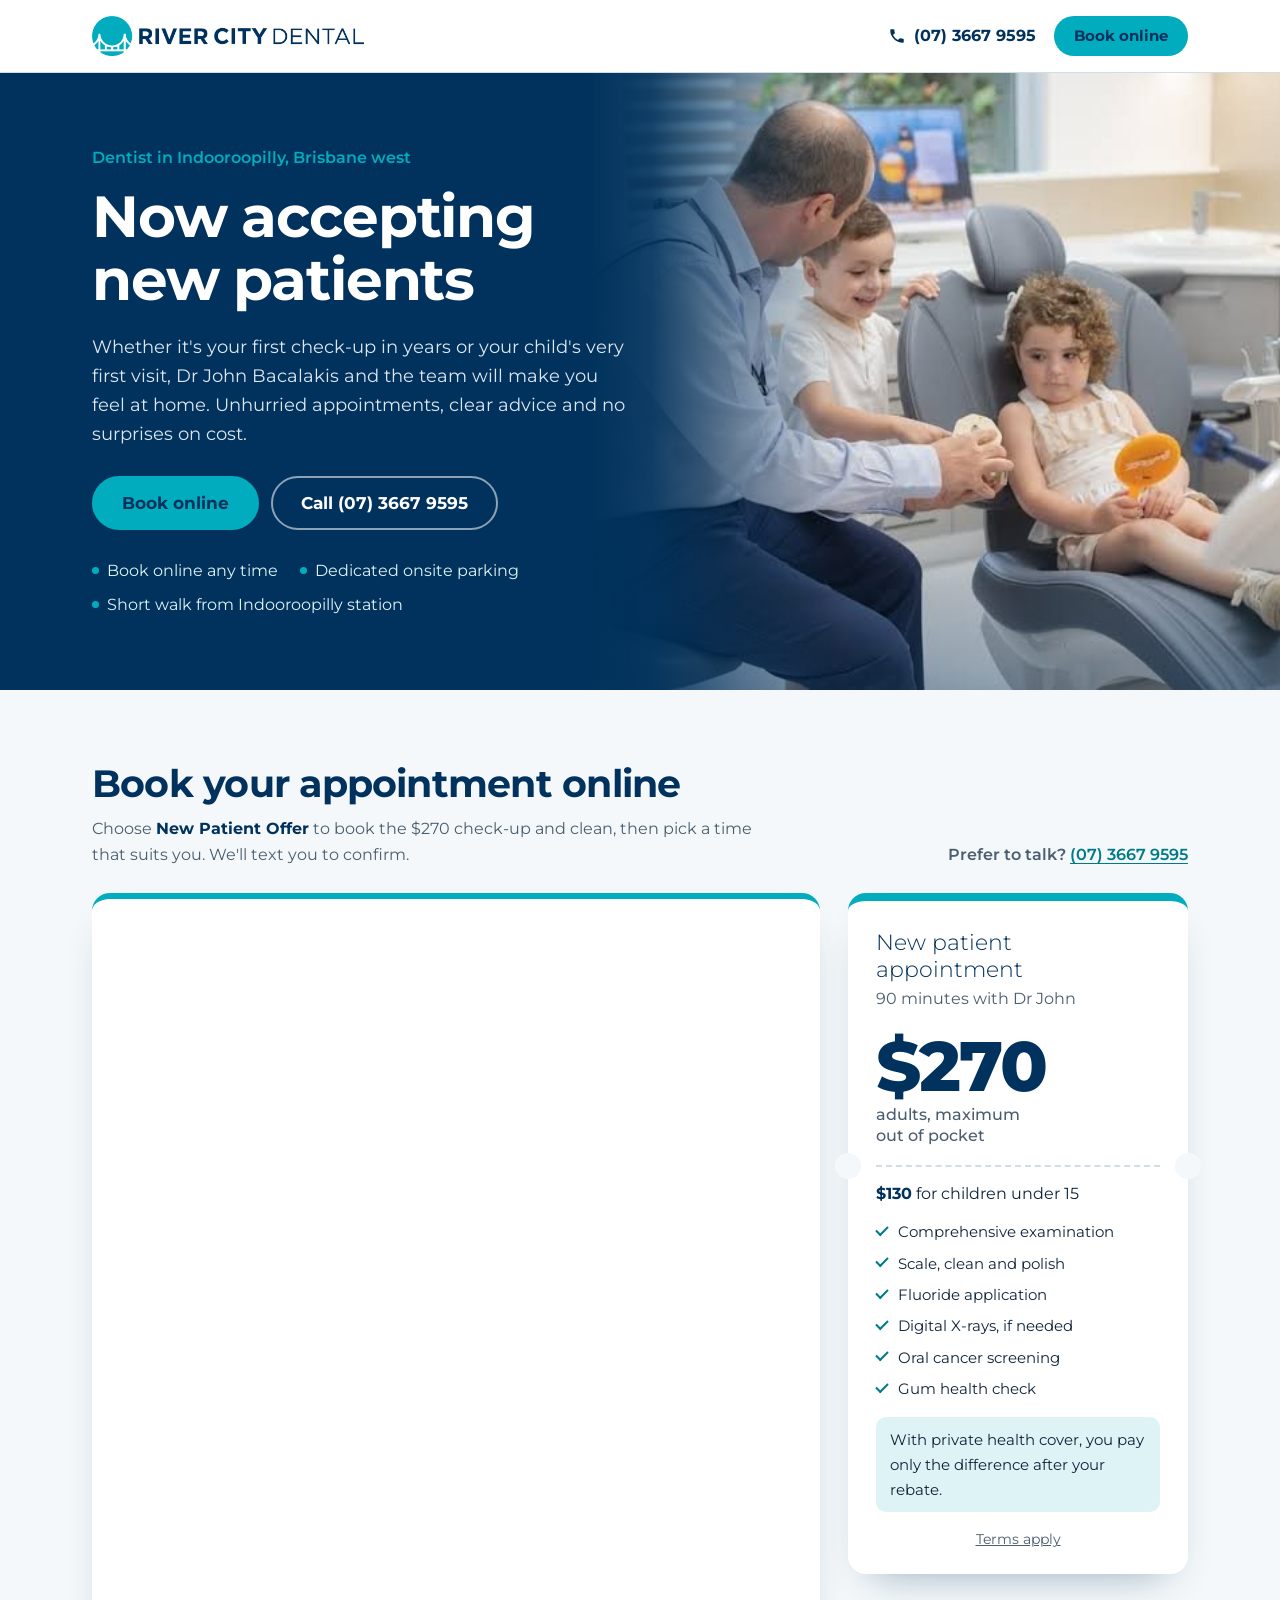
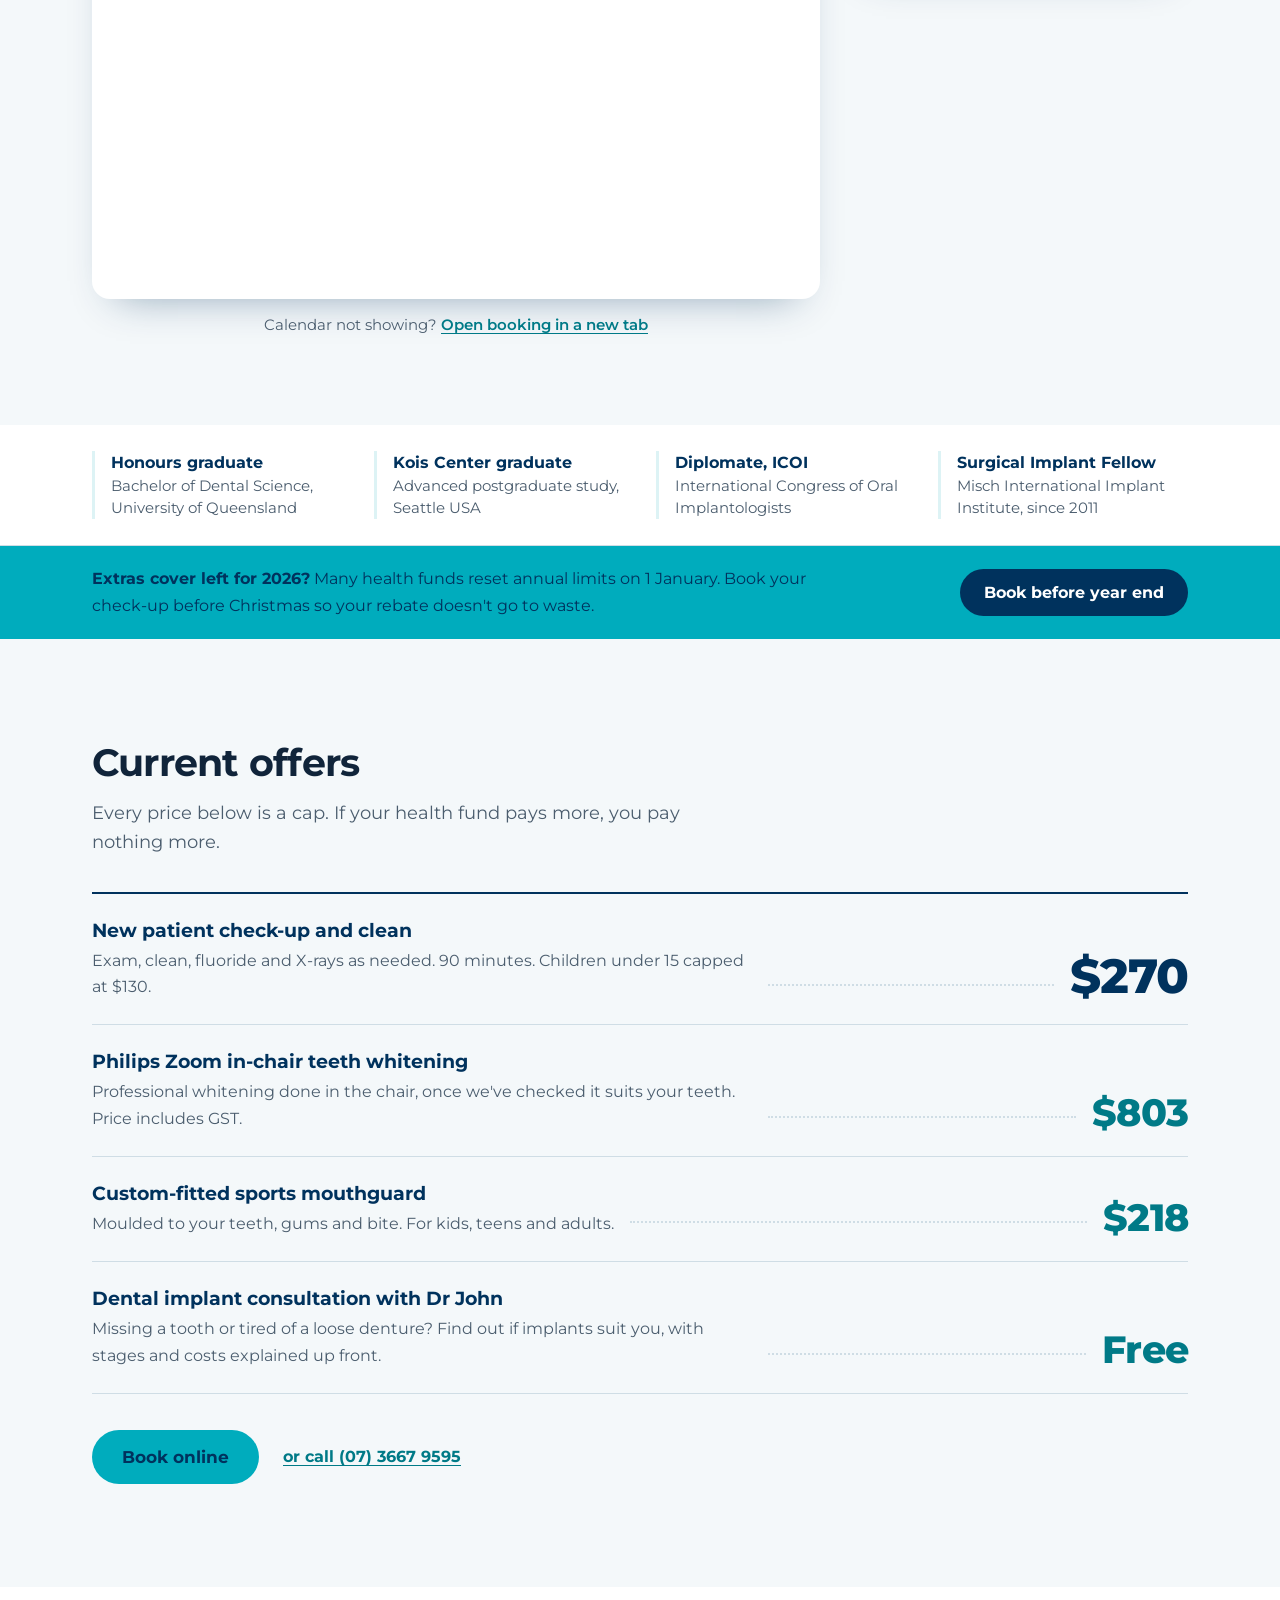
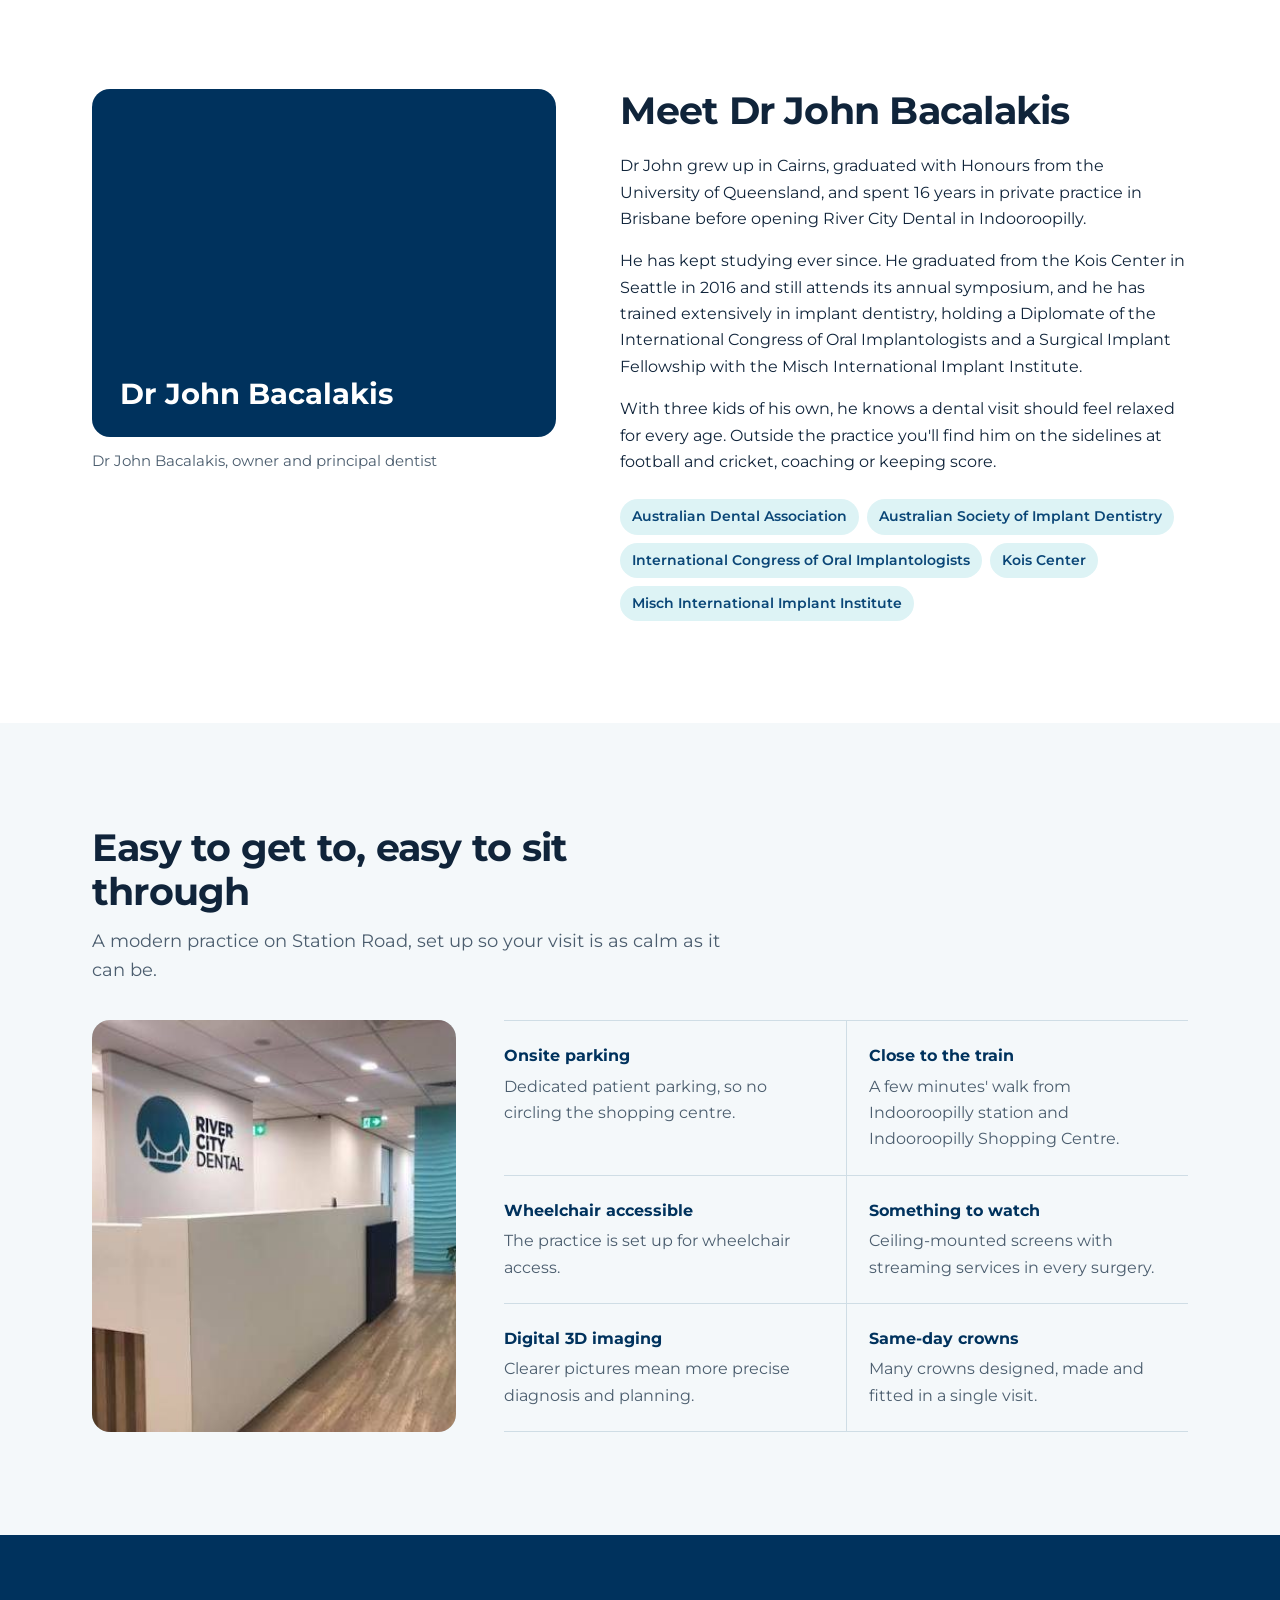
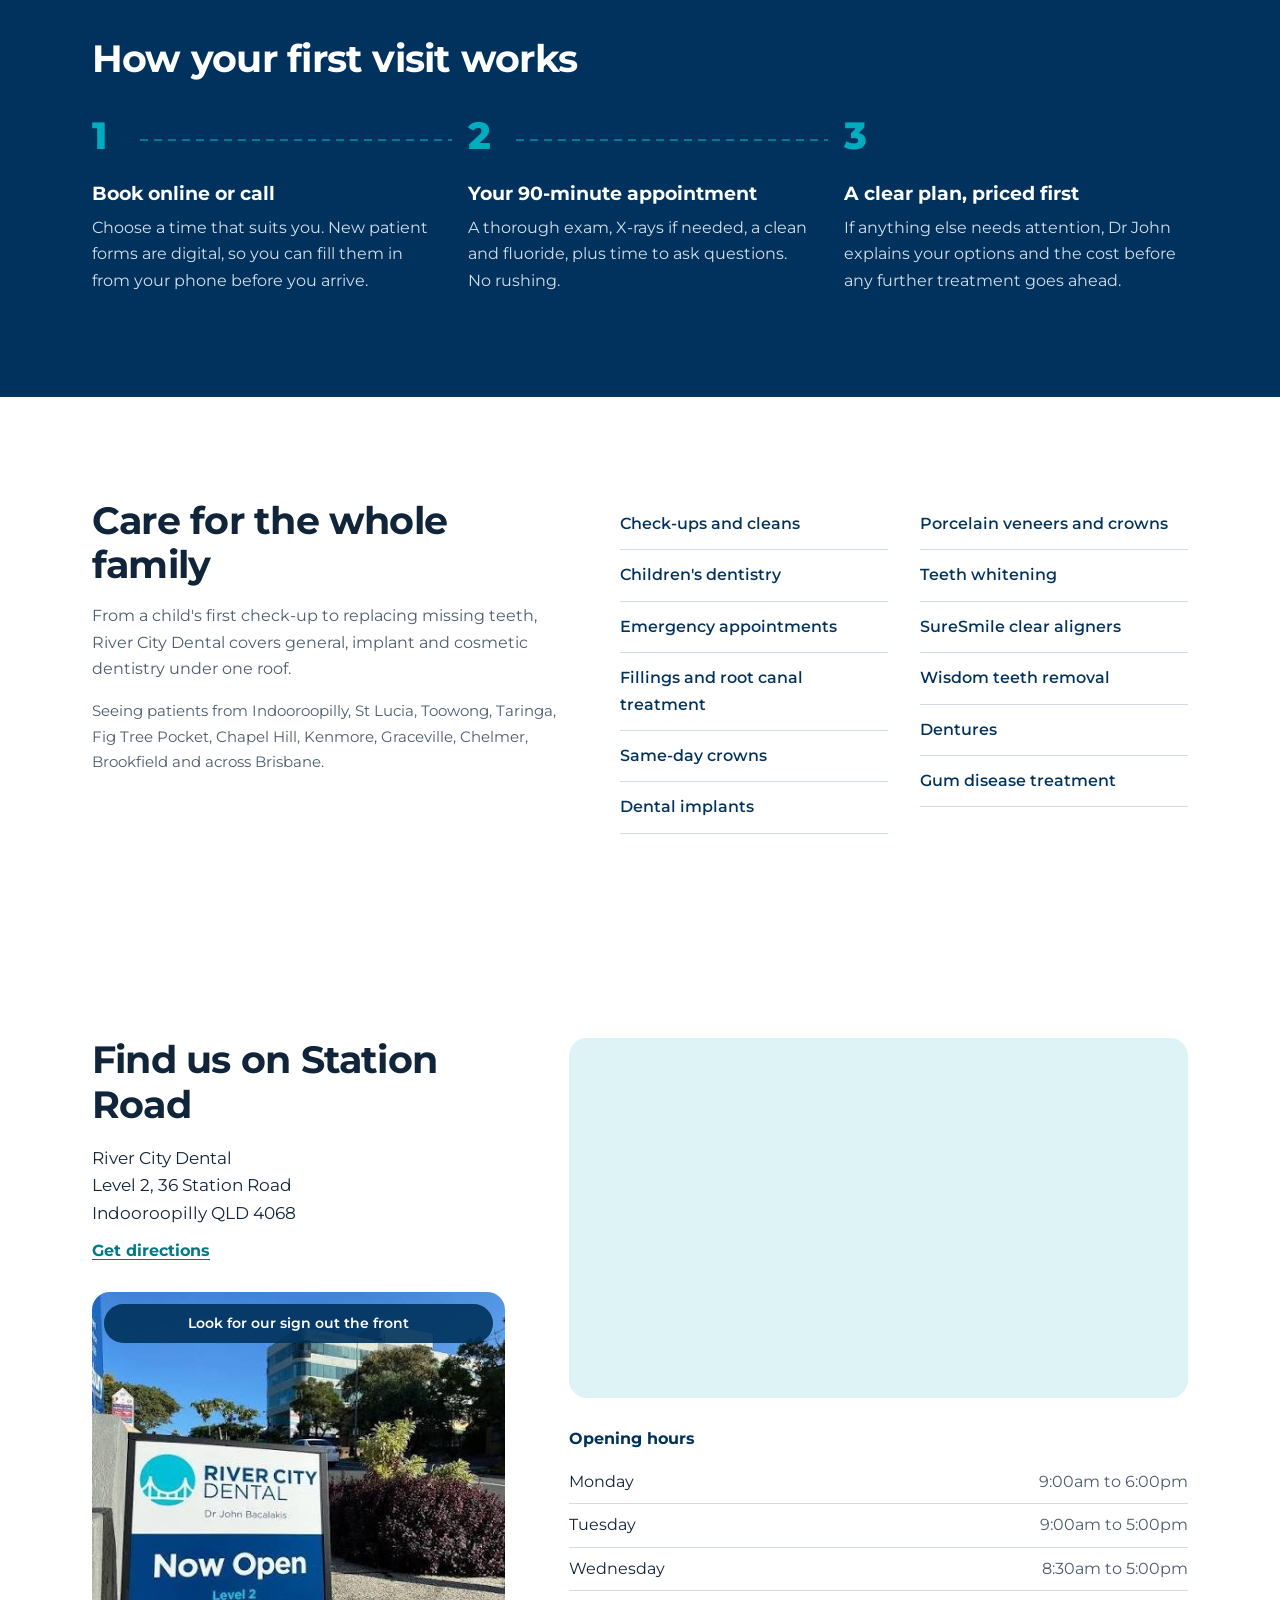
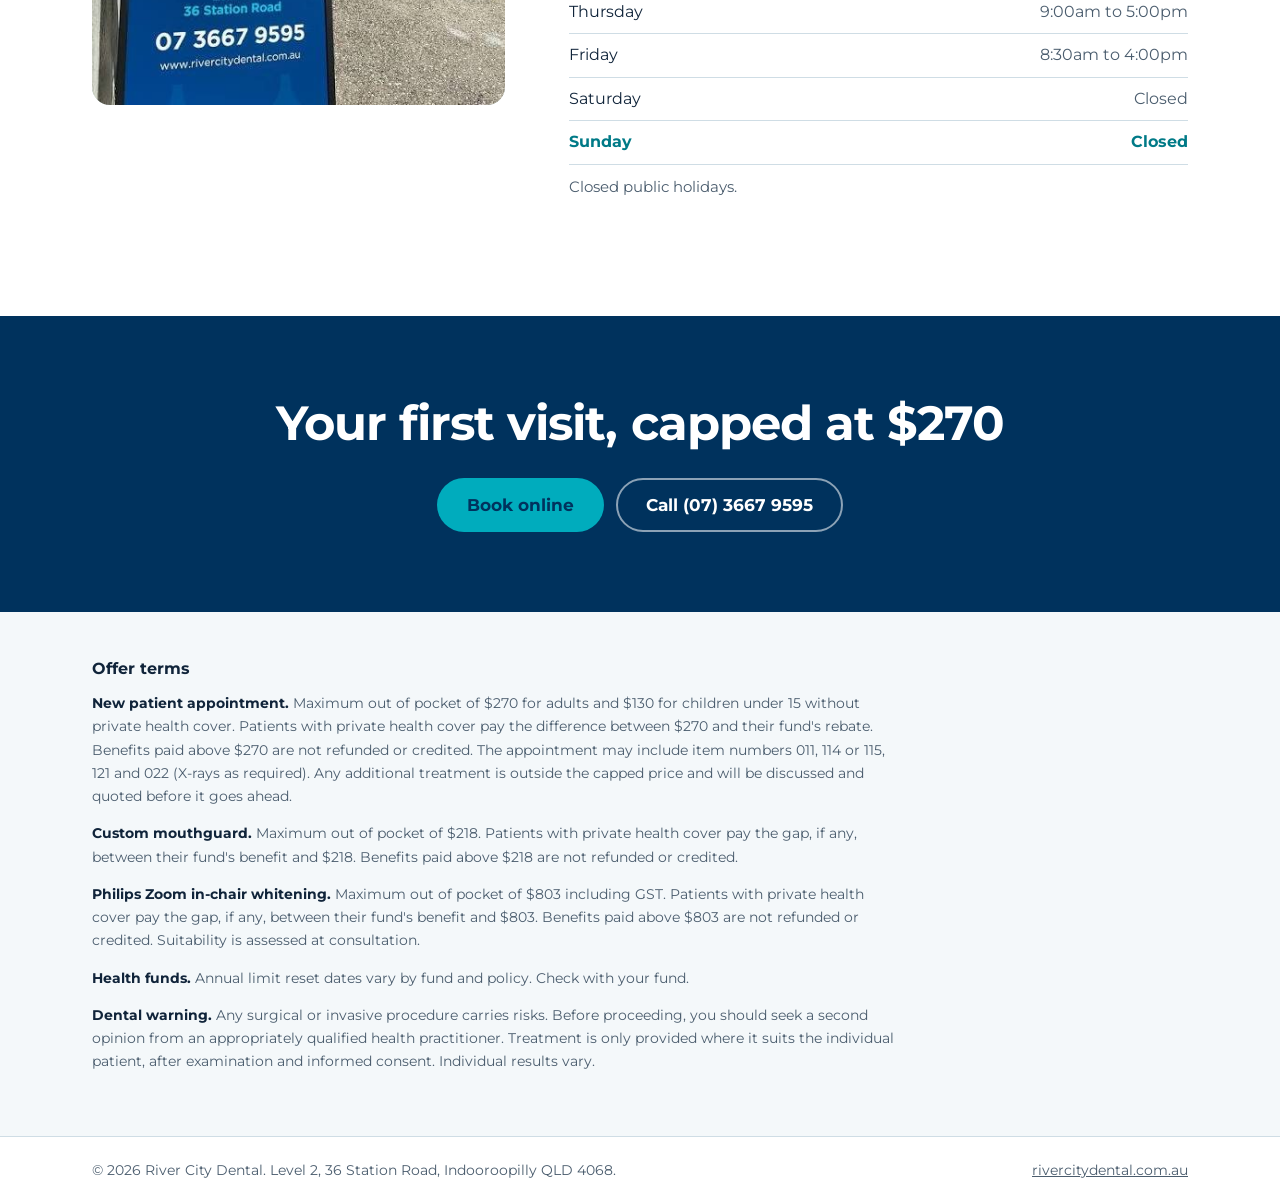
==== index.html @ a94bc42f "Add files via upload" ====
<!doctype html>
<html lang="en-AU">
<head>
  <meta charset="utf-8">
  <meta name="viewport" content="width=device-width, initial-scale=1">
  <title>Now Accepting New Patients | Dentist Indooroopilly | River City Dental</title>
  <meta name="description" content="New patients at River City Dental, Indooroopilly: a 90-minute check-up, clean, fluoride and X-rays capped at $270 with Dr John Bacalakis. Book online in a minute.">
  <meta name="robots" content="noindex, follow">
  <link rel="canonical" href="https://rivercitydental.com.au/">
  <meta property="og:title" content="New patient check-up and clean, capped at $270 | River City Dental">
  <meta property="og:description" content="A full 90-minute first visit with Dr John Bacalakis in Indooroopilly. Book online or call (07) 3667 9595.">
  <meta property="og:image" content="https://rivercitydental.com.au/wp-content/uploads/2020/02/River-City-Dental-Dentist-Brisbane-Home-Team-2.jpg">
  <meta property="og:type" content="website">
  <link rel="icon" href="https://rivercitydental.com.au/wp-content/uploads/2020/03/cropped-Favicon-270x270.png">

  <link rel="preload" as="image" href="images/dr-john-with-young-patients.jpg">
  <link rel="preconnect" href="https://fonts.googleapis.com">
  <link rel="preconnect" href="https://fonts.gstatic.com" crossorigin>
  <link href="https://fonts.googleapis.com/css2?family=Montserrat:wght@300;400;500;600;700;800&display=swap" rel="stylesheet">
  <link rel="stylesheet" href="assets/css/styles.css">

  <script type="application/ld+json">
  {
    "@context": "https://schema.org",
    "@type": "Dentist",
    "name": "River City Dental",
    "url": "https://rivercitydental.com.au/",
    "telephone": "+61736679595",
    "email": "info@rivercitydental.com.au",
    "image": "https://rivercitydental.com.au/wp-content/uploads/2020/02/River-City-Dental-Dentist-Brisbane-Home-Team-2.jpg",
    "address": {
      "@type": "PostalAddress",
      "streetAddress": "Level 2, 36 Station Road",
      "addressLocality": "Indooroopilly",
      "addressRegion": "QLD",
      "postalCode": "4068",
      "addressCountry": "AU"
    },
    "openingHoursSpecification": [
      {"@type": "OpeningHoursSpecification", "dayOfWeek": "Monday", "opens": "09:00", "closes": "18:00"},
      {"@type": "OpeningHoursSpecification", "dayOfWeek": "Tuesday", "opens": "09:00", "closes": "17:00"},
      {"@type": "OpeningHoursSpecification", "dayOfWeek": "Wednesday", "opens": "08:30", "closes": "17:00"},
      {"@type": "OpeningHoursSpecification", "dayOfWeek": "Thursday", "opens": "09:00", "closes": "17:00"},
      {"@type": "OpeningHoursSpecification", "dayOfWeek": "Friday", "opens": "08:30", "closes": "16:00"}
    ]
  }
  </script>
</head>
<body>

<a class="skip-link" href="#main">Skip to content</a>

<header class="site-header">
  <div class="wrap header-inner">
    <a class="brand" href="https://rivercitydental.com.au/" aria-label="River City Dental home">
      <img class="brand-logo" src="images/river-city-dental-logo.png" alt="River City Dental" width="272" height="40" onerror="this.hidden=true;this.nextElementSibling.hidden=false">
      <span class="brand-text" hidden>River City Dental</span>
    </a>
    <div class="header-actions">
      <a class="header-phone" href="tel:0736679595" data-track="call">
        <svg aria-hidden="true" viewBox="0 0 24 24" width="18" height="18"><path fill="currentColor" d="M6.6 10.8a15.1 15.1 0 0 0 6.6 6.6l2.2-2.2c.3-.3.7-.4 1-.2 1.1.4 2.3.6 3.6.6.6 0 1 .4 1 1V20c0 .6-.4 1-1 1A17 17 0 0 1 3 4c0-.6.4-1 1-1h3.5c.6 0 1 .4 1 1 0 1.3.2 2.5.6 3.6.1.3 0 .7-.2 1l-2.3 2.2z"/></svg>
        <span>(07) 3667 9595</span>
      </a>
      <a class="btn btn-primary btn-sm" href="#book" data-scroll>Book online</a>
    </div>
  </div>
</header>

<main id="main">

  <!-- HERO -->
  <section class="hero">
    <div class="hero-media">
      <img src="images/dr-john-with-young-patients.jpg" alt="Dr John Bacalakis showing two young patients a model of teeth in the dental chair" width="669" height="459" fetchpriority="high">
    </div>

    <div class="wrap hero-grid">
      <div class="hero-copy">
        <p class="hero-kicker">Dentist in Indooroopilly, Brisbane west</p>
        <h1>Now accepting new patients</h1>
        <p class="hero-lede">Whether it's your first check-up in years or your child's very first visit, Dr John Bacalakis and the team will make you feel at home. Unhurried appointments, clear advice and no surprises on cost.</p>

        <div class="hero-ctas">
          <a class="btn btn-primary btn-lg" href="#book" data-scroll>Book online</a>
          <a class="btn btn-ghost btn-lg" href="tel:0736679595" data-track="call">Call (07) 3667 9595</a>
        </div>

        <ul class="hero-facts">
          <li><span class="open-status" data-open-status>Open Monday to Friday</span></li>
          <li>Dedicated onsite parking</li>
          <li>Short walk from Indooroopilly station</li>
        </ul>
      </div>
    </div>
  </section>

  <!-- ONLINE BOOKING (Core Practice) -->
  <section class="booking" id="book" aria-labelledby="book-title">
    <div class="wrap">
      <div class="booking-head">
        <div>
          <h2 id="book-title">Book your appointment online</h2>
          <p>Choose <strong>New Patient Offer</strong> to book the $270 check-up and clean, then pick a time that suits you. We'll text you to confirm.</p>
        </div>
        <p class="booking-call">Prefer to talk? <a href="tel:0736679595" data-track="call">(07) 3667 9595</a></p>
      </div>

      <div class="booking-grid">
        <div class="booking-main">
          <div class="booking-frame" data-booking>
            <!-- Same embed as rivercitydental.com.au/book-online: static iframe + Core Practice resize script -->
            <iframe id="core-widget" title="River City Dental online booking" src="https://www.corepractice.is/practices/rivercitydental/river-city-dental/?widget=true&amp;autoresize=true" data-autoresize="true" width="100%" height="1000" frameborder="0" scrolling="no"></iframe>
            <div class="booking-fallback" hidden>
              <h3>Book in a new tab</h3>
              <p>The booking calendar couldn't load on this page. Open it in a new tab to choose your time, or give us a call.</p>
              <div class="booking-fallback-actions">
                <a class="btn btn-primary btn-lg" href="https://www.corepractice.is/practices/rivercitydental/river-city-dental/" target="_blank" rel="noopener">Open online booking</a>
                <a class="btn btn-ghost-dark btn-lg" href="tel:0736679595" data-track="call">Call (07) 3667 9595</a>
              </div>
            </div>
          </div>
          <p class="booking-alt">Calendar not showing? <a href="https://www.corepractice.is/practices/rivercitydental/river-city-dental/" target="_blank" rel="noopener">Open booking in a new tab</a></p>
        </div>

        <aside class="offer-ticket" aria-labelledby="ticket-title">
          <div class="ticket-head">
            <h3 id="ticket-title">New patient appointment</h3>
            <p class="ticket-length">90 minutes with Dr John</p>
          </div>
          <div class="ticket-price">
            <span class="price-figure">$270</span>
            <span class="price-note">adults, maximum out of pocket</span>
          </div>
          <p class="ticket-kids"><strong>$130</strong> for children under 15</p>
          <ul class="ticket-list">
            <li>Comprehensive examination</li>
            <li>Scale, clean and polish</li>
            <li>Fluoride application</li>
            <li>Digital X-rays, if needed</li>
            <li>Oral cancer screening</li>
            <li>Gum health check</li>
          </ul>
          <p class="ticket-fund">With private health cover, you pay only the difference after your rebate.</p>
          <a class="ticket-terms" href="#terms">Terms apply</a>
        </aside>
      </div>
    </div>
  </section>

  <!-- CREDENTIALS -->
  <section class="creds" aria-label="Dr John Bacalakis's qualifications">
    <div class="wrap">
      <ul class="creds-list">
        <li><strong>Honours graduate</strong> Bachelor of Dental Science, University of Queensland</li>
        <li><strong>Kois Center graduate</strong> Advanced postgraduate study, Seattle USA</li>
        <li><strong>Diplomate, ICOI</strong> International Congress of Oral Implantologists</li>
        <li><strong>Surgical Implant Fellow</strong> Misch International Implant Institute, since 2011</li>
      </ul>
    </div>
  </section>

  <!-- HEALTH FUND NUDGE -->
  <section class="fund-band">
    <div class="wrap fund-inner">
      <p><strong>Extras cover left for 2026?</strong> Many health funds reset annual limits on 1 January. Book your check-up before Christmas so your rebate doesn't go to waste.</p>
      <a class="btn btn-light" href="#book" data-scroll>Book before year end</a>
    </div>
  </section>

  <!-- OFFERS -->
  <section class="section offers" id="offers">
    <div class="wrap">
      <div class="section-head">
        <h2>Current offers</h2>
        <p>Every price below is a cap. If your health fund pays more, you pay nothing more.</p>
      </div>

      <ol class="price-list">
        <li class="price-row">
          <div class="price-item">
            <h3>New patient check-up and clean</h3>
            <p>Exam, clean, fluoride and X-rays as needed. 90 minutes. Children under 15 capped at $130.</p>
          </div>
          <span class="leader" aria-hidden="true"></span>
          <span class="price-amount">$270</span>
        </li>
        <li class="price-row">
          <div class="price-item">
            <h3>Philips Zoom in-chair teeth whitening</h3>
            <p>Professional whitening done in the chair, once we've checked it suits your teeth. Price includes GST.</p>
          </div>
          <span class="leader" aria-hidden="true"></span>
          <span class="price-amount">$803</span>
        </li>
        <li class="price-row">
          <div class="price-item">
            <h3>Custom-fitted sports mouthguard</h3>
            <p>Moulded to your teeth, gums and bite. For kids, teens and adults.</p>
          </div>
          <span class="leader" aria-hidden="true"></span>
          <span class="price-amount">$218</span>
        </li>
        <!-- CONFIRM WITH CLINIC BEFORE GOING LIVE: free implant consultation -->
        <li class="price-row">
          <div class="price-item">
            <h3>Dental implant consultation with Dr John</h3>
            <p>Missing a tooth or tired of a loose denture? Find out if implants suit you, with stages and costs explained up front.</p>
          </div>
          <span class="leader" aria-hidden="true"></span>
          <span class="price-amount">Free</span>
        </li>
      </ol>

      <div class="offers-cta">
        <a class="btn btn-primary btn-lg" href="#book" data-scroll>Book online</a>
        <a class="link-strong" href="tel:0736679595" data-track="call">or call (07) 3667 9595</a>
      </div>
    </div>
  </section>

  <!-- DR JOHN -->
  <section class="section doctor" id="dr-john">
    <div class="wrap doctor-grid">
      <figure class="doctor-photo">
        <img src="https://rivercitydental.com.au/wp-content/uploads/2020/02/River-City-Dental-Dentist-Brisbane-Home-Team-2.jpg" alt="Dr John Bacalakis and the River City Dental team" loading="lazy" width="550" height="350" onerror="this.closest('figure').classList.add('no-photo')">
        <figcaption>Dr John Bacalakis, owner and principal dentist</figcaption>
      </figure>

      <div class="doctor-copy">
        <h2>Meet Dr John Bacalakis</h2>
        <p>Dr John grew up in Cairns, graduated with Honours from the University of Queensland, and spent 16 years in private practice in Brisbane before opening River City Dental in Indooroopilly.</p>
        <p>He has kept studying ever since. He graduated from the Kois Center in Seattle in 2016 and still attends its annual symposium, and he has trained extensively in implant dentistry, holding a Diplomate of the International Congress of Oral Implantologists and a Surgical Implant Fellowship with the Misch International Implant Institute.</p>
        <p>With three kids of his own, he knows a dental visit should feel relaxed for every age. Outside the practice you'll find him on the sidelines at football and cricket, coaching or keeping score.</p>
        <ul class="memberships">
          <li>Australian Dental Association</li>
          <li>Australian Society of Implant Dentistry</li>
          <li>International Congress of Oral Implantologists</li>
          <li>Kois Center</li>
          <li>Misch International Implant Institute</li>
        </ul>
      </div>
    </div>
  </section>

  <!-- PRACTICAL -->
  <section class="section practical">
    <div class="wrap">
      <div class="section-head">
        <h2>Easy to get to, easy to sit through</h2>
        <p>A modern practice on Station Road, set up so your visit is as calm as it can be.</p>
      </div>
      <div class="practical-body">
        <figure class="practical-photo">
          <img src="images/reception.jpg" alt="River City Dental reception with the practice logo and a teal feature wall" width="516" height="387" loading="lazy">
        </figure>
      <dl class="practical-grid">
        <div><dt>Onsite parking</dt><dd>Dedicated patient parking, so no circling the shopping centre.</dd></div>
        <div><dt>Close to the train</dt><dd>A few minutes' walk from Indooroopilly station and Indooroopilly Shopping Centre.</dd></div>
        <div><dt>Wheelchair accessible</dt><dd>The practice is set up for wheelchair access.</dd></div>
        <div><dt>Something to watch</dt><dd>Ceiling-mounted screens with streaming services in every surgery.</dd></div>
        <div><dt>Digital 3D imaging</dt><dd>Clearer pictures mean more precise diagnosis and planning.</dd></div>
        <div><dt>Same-day crowns</dt><dd>Many crowns designed, made and fitted in a single visit.</dd></div>
      </dl>
      </div>
    </div>
  </section>

  <!-- FIRST VISIT STEPS -->
  <section class="section steps">
    <div class="wrap">
      <div class="section-head">
        <h2>How your first visit works</h2>
      </div>
      <ol class="steps-list">
        <li>
          <h3>Book online or call</h3>
          <p>Choose a time that suits you. New patient forms are digital, so you can fill them in from your phone before you arrive.</p>
        </li>
        <li>
          <h3>Your 90-minute appointment</h3>
          <p>A thorough exam, X-rays if needed, a clean and fluoride, plus time to ask questions. No rushing.</p>
        </li>
        <li>
          <h3>A clear plan, priced first</h3>
          <p>If anything else needs attention, Dr John explains your options and the cost before any further treatment goes ahead.</p>
        </li>
      </ol>
    </div>
  </section>

  <!-- SERVICES -->
  <section class="section services">
    <div class="wrap services-grid">
      <div>
        <h2>Care for the whole family</h2>
        <p>From a child's first check-up to replacing missing teeth, River City Dental covers general, implant and cosmetic dentistry under one roof.</p>
        <p class="suburbs">Seeing patients from Indooroopilly, St Lucia, Toowong, Taringa, Fig Tree Pocket, Chapel Hill, Kenmore, Graceville, Chelmer, Brookfield and across Brisbane.</p>
      </div>
      <ul class="services-list">
        <li>Check-ups and cleans</li>
        <li>Children's dentistry</li>
        <li>Emergency appointments</li>
        <li>Fillings and root canal treatment</li>
        <li>Same-day crowns</li>
        <li>Dental implants</li>
        <li>Porcelain veneers and crowns</li>
        <li>Teeth whitening</li>
        <li>SureSmile clear aligners</li>
        <li>Wisdom teeth removal</li>
        <li>Dentures</li>
        <li>Gum disease treatment</li>
      </ul>
    </div>
  </section>

  <!-- LOCATION -->
  <section class="section location">
    <div class="wrap location-grid">
      <div class="location-copy">
        <h2>Find us on Station Road</h2>
        <address>
          River City Dental<br>
          Level 2, 36 Station Road<br>
          Indooroopilly QLD 4068
        </address>
        <a class="link-strong" href="https://goo.gl/maps/cBCUQzXd81sZBYqS6" target="_blank" rel="noopener">Get directions</a>

        <figure class="sign-photo">
          <img src="images/station-road-sign.jpg" alt="River City Dental sign out the front: Now open, Level 2, 36 Station Road, 07 3667 9595" width="447" height="447" loading="lazy">
          <figcaption>Look for our sign out the front</figcaption>
        </figure>
      </div>

      <div class="location-side">
        <div class="map">
          <iframe title="Map showing River City Dental at 36 Station Road, Indooroopilly" src="https://www.google.com/maps?q=River+City+Dental,+36+Station+Road,+Indooroopilly+QLD+4068&output=embed" loading="lazy" referrerpolicy="no-referrer-when-downgrade"></iframe>
        </div>

        <table class="hours">
          <caption>Opening hours</caption>
          <tbody>
            <tr data-day="1"><th scope="row">Monday</th><td>9:00am to 6:00pm</td></tr>
            <tr data-day="2"><th scope="row">Tuesday</th><td>9:00am to 5:00pm</td></tr>
            <tr data-day="3"><th scope="row">Wednesday</th><td>8:30am to 5:00pm</td></tr>
            <tr data-day="4"><th scope="row">Thursday</th><td>9:00am to 5:00pm</td></tr>
            <tr data-day="5"><th scope="row">Friday</th><td>8:30am to 4:00pm</td></tr>
            <tr data-day="6"><th scope="row">Saturday</th><td>Closed</td></tr>
            <tr data-day="0"><th scope="row">Sunday</th><td>Closed</td></tr>
          </tbody>
        </table>
        <p class="hours-note">Closed public holidays.</p>
      </div>
    </div>
  </section>

  <!-- FINAL CTA -->
  <section class="final-cta">
    <div class="wrap final-inner">
      <h2>Your first visit, capped at $270</h2>
      <div class="hero-ctas">
        <a class="btn btn-primary btn-lg" href="#book" data-scroll>Book online</a>
        <a class="btn btn-ghost btn-lg" href="tel:0736679595" data-track="call">Call (07) 3667 9595</a>
      </div>
    </div>
  </section>

  <!-- TERMS -->
  <section class="terms" id="terms">
    <div class="wrap">
      <h2>Offer terms</h2>
      <p><strong>New patient appointment.</strong> Maximum out of pocket of $270 for adults and $130 for children under 15 without private health cover. Patients with private health cover pay the difference between $270 and their fund's rebate. Benefits paid above $270 are not refunded or credited. The appointment may include item numbers 011, 114 or 115, 121 and 022 (X-rays as required). Any additional treatment is outside the capped price and will be discussed and quoted before it goes ahead.</p>
      <p><strong>Custom mouthguard.</strong> Maximum out of pocket of $218. Patients with private health cover pay the gap, if any, between their fund's benefit and $218. Benefits paid above $218 are not refunded or credited.</p>
      <p><strong>Philips Zoom in-chair whitening.</strong> Maximum out of pocket of $803 including GST. Patients with private health cover pay the gap, if any, between their fund's benefit and $803. Benefits paid above $803 are not refunded or credited. Suitability is assessed at consultation.</p>
      <p><strong>Health funds.</strong> Annual limit reset dates vary by fund and policy. Check with your fund.</p>
      <p><strong>Dental warning.</strong> Any surgical or invasive procedure carries risks. Before proceeding, you should seek a second opinion from an appropriately qualified health practitioner. Treatment is only provided where it suits the individual patient, after examination and informed consent. Individual results vary.</p>
    </div>
  </section>

</main>

<footer class="site-footer">
  <div class="wrap footer-inner">
    <p>&copy; <span data-year>2026</span> River City Dental. Level 2, 36 Station Road, Indooroopilly QLD 4068.</p>
    <p><a href="https://rivercitydental.com.au/">rivercitydental.com.au</a></p>
  </div>
</footer>

<!-- Mobile action bar -->
<nav class="mobile-bar" aria-label="Quick actions">
  <a href="tel:0736679595" data-track="call">Call now</a>
  <a class="is-primary" href="#book" data-scroll>Book online</a>
</nav>

<script src="assets/js/config.js"></script>
<script src="https://www.corepractice.is/Scripts/widget/client.js"></script>
<script src="assets/js/main.js"></script>
</body>
</html>
---- assets/css/styles.css ----
/* River City Dental: Google Ads landing page
   Colours and type matched to the practice logo (navy wordmark, teal circle, Montserrat). */

:root {
  /* Brand colours sampled from the River City Dental logo */
  --navy: #00325D;          /* logo wordmark */
  --navy-2: #0A4677;
  --teal: #00ACBD;          /* logo circle */
  --teal-hover: #1FC0CF;
  --teal-ink: #007A87;      /* teal dark enough for text on white */
  --teal-tint: #DDF3F5;
  --paper: #F4F8FA;
  --white: #FFFFFF;
  --ink: #10243A;
  --ink-soft: #4B5D6E;
  --line: #CFDDE5;
  --error: #B42318;

  /* Aliases used through the stylesheet */
  --river: var(--navy);
  --river-2: var(--navy-2);
  --river-3: var(--teal-ink);
  --tide: var(--teal-tint);

  --font-display: "Montserrat", "Helvetica Neue", Arial, sans-serif;
  --font-body: "Montserrat", "Helvetica Neue", Arial, sans-serif;

  --wrap: 1160px;
  --gutter: clamp(16px, 4vw, 32px);
  --radius-lg: 18px;
  --radius: 10px;
}

*, *::before, *::after { box-sizing: border-box; }
html { scroll-behavior: smooth; -webkit-text-size-adjust: 100%; }
@media (prefers-reduced-motion: reduce) { html { scroll-behavior: auto; } *, *::before, *::after { transition: none !important; animation: none !important; } }

body {
  margin: 0;
  font-family: var(--font-body);
  font-size: 1rem;
  line-height: 1.65;
  color: var(--ink);
  background: var(--paper);
  -webkit-font-smoothing: antialiased;
}

img { max-width: 100%; display: block; }
[hidden] { display: none !important; }
a { color: inherit; }
h1, h2, h3 { margin: 0; font-weight: 400; }
h1, h2 { font-family: var(--font-display); font-weight: 700; letter-spacing: -0.02em; color: inherit; }
h2 { font-size: clamp(1.75rem, 3.2vw, 2.4rem); line-height: 1.15; }
h3 { font-family: var(--font-body); font-weight: 700; font-size: 1.1rem; line-height: 1.35; }
p { margin: 0 0 1em; }

.wrap { max-width: var(--wrap); margin: 0 auto; padding: 0 var(--gutter); }

.skip-link { position: absolute; left: -9999px; top: 8px; background: var(--white); padding: 8px 14px; z-index: 100; border-radius: 6px; }
.skip-link:focus { left: 8px; }

:focus-visible { outline: 3px solid var(--teal); outline-offset: 3px; border-radius: 4px; }

/* Buttons */
.btn {
  display: inline-flex; align-items: center; justify-content: center; gap: 8px;
  font: inherit; font-weight: 700; text-decoration: none; cursor: pointer;
  border: 2px solid transparent; border-radius: 999px;
  padding: 12px 22px; line-height: 1.2;
  transition: background-color .15s ease, color .15s ease, border-color .15s ease;
}
.btn-sm { padding: 9px 18px; font-size: .95rem; white-space: nowrap; }
.btn-lg { padding: 15px 28px; font-size: 1.05rem; }
.btn-block { width: 100%; }
.btn-primary { background: var(--teal); color: var(--navy); }
.btn-primary:hover { background: var(--teal-hover); }
.btn-ghost { border-color: rgba(255,255,255,.55); color: var(--white); }
.btn-ghost:hover { border-color: var(--white); background: rgba(255,255,255,.08); }
.btn-ghost-dark { border-color: var(--river); color: var(--river); }
.btn-ghost-dark:hover { background: var(--river); color: var(--white); }
.btn-light { background: var(--navy); color: var(--white); }
.btn-light:hover { background: var(--navy-2); }

.link-strong { font-weight: 700; color: var(--teal-ink); text-underline-offset: 3px; }

/* Header */
.site-header {
  position: sticky; top: 0; z-index: 50;
  background: var(--white);
  border-bottom: 1px solid var(--line);
}
.header-inner { display: flex; align-items: center; justify-content: space-between; gap: 16px; min-height: 72px; }
.brand { display: flex; align-items: center; text-decoration: none; }
.brand-logo { height: 40px; width: auto; }
.brand-text { font-family: var(--font-display); font-weight: 700; font-size: 1.2rem; color: var(--navy); }
.header-actions { display: flex; align-items: center; gap: 18px; }
.header-phone { display: inline-flex; align-items: center; gap: 8px; font-weight: 700; text-decoration: none; color: var(--river); }
.header-phone:hover span { text-decoration: underline; text-underline-offset: 3px; }

/* Hero */
.hero {
  position: relative; overflow: hidden;
  background: var(--navy);
  color: var(--white);
  min-height: clamp(520px, 62vh, 640px);
  display: flex; align-items: center;
  padding: clamp(48px, 6vw, 72px) 0;
}
/* Photo of Dr John fills the right of the banner and fades into the navy behind the text.
   Width is capped so the 669px source photo is never stretched much past 1.4x. */
.hero-media { position: absolute; top: 0; right: 0; bottom: 0; width: min(54%, 880px); }
.hero-media img { width: 100%; height: 100%; object-fit: cover; object-position: 38% 35%; }
.hero-media::after {
  content: ""; position: absolute; inset: 0; pointer-events: none;
  background:
    linear-gradient(90deg, var(--navy) 0%, rgba(0, 50, 93, .9) 9%, rgba(0, 50, 93, .4) 22%, rgba(0, 50, 93, 0) 36%),
    linear-gradient(0deg, rgba(0, 50, 93, .35) 0%, rgba(0, 50, 93, 0) 30%);
}
.hero > .wrap { width: 100%; }
.hero-river { position: absolute; inset: 0; width: 100%; height: 100%; color: var(--teal); opacity: .35; pointer-events: none; }
.hero-grid { position: relative; }
.hero-copy { max-width: 540px; }
.hero-kicker { color: var(--teal); font-weight: 600; margin-bottom: 14px; }
.hero h1 { font-size: clamp(2.1rem, 4.6vw, 3.6rem); line-height: 1.08; max-width: 16ch; margin-bottom: 22px; }
.hero-lede { font-size: 1.1rem; color: #DCE7F0; max-width: 52ch; margin-bottom: 28px; }
.hero-ctas { display: flex; flex-wrap: wrap; gap: 12px; }
.hero-facts { list-style: none; margin: 28px 0 0; padding: 0; display: flex; flex-wrap: wrap; gap: 8px 22px; color: var(--tide); font-size: .98rem; }
.hero-facts li { display: inline-flex; align-items: center; gap: 8px; }
.hero-facts li::before { content: ""; width: 7px; height: 7px; border-radius: 50%; background: var(--teal); }
.open-status.is-open { color: var(--white); font-weight: 600; }

/* The offer ticket: the page's one bold moment */
.offer-ticket {
  position: relative;
  background: var(--white); color: var(--ink);
  border-radius: var(--radius-lg);
  padding: 28px 28px 22px;
  box-shadow: 0 20px 40px -24px rgba(0, 50, 93, .45);
  border-top: 8px solid var(--teal);
}
.ticket-price::before, .ticket-price::after {
  content: ""; position: absolute; bottom: -14px; width: 26px; height: 26px; border-radius: 50%; background: var(--paper);
}
.ticket-price::before { left: -41px; }
.ticket-price::after { right: -41px; }
.ticket-head h3 { font-size: 1.4rem; line-height: 1.2; font-weight: 300; letter-spacing: 0; color: var(--navy); }
.ticket-length { color: var(--ink-soft); margin: 4px 0 0; }
.ticket-price {
  display: flex; align-items: baseline; flex-wrap: wrap; gap: 4px 12px;
  position: relative; margin: 18px 0 6px; padding-bottom: 18px;
  border-bottom: 2px dashed var(--line);
}
.price-figure { font-family: var(--font-display); font-weight: 800; letter-spacing: -0.03em; font-size: clamp(3.4rem, 6.5vw, 4.4rem); line-height: 1; color: var(--navy); }
.price-note { color: var(--ink-soft); font-weight: 500; max-width: 14ch; line-height: 1.3; }
.ticket-kids { margin: 14px 0 12px; }
.ticket-kids strong { color: var(--river); }
.ticket-list { list-style: none; padding: 0; margin: 0 0 16px; display: grid; grid-template-columns: 1fr; gap: 6px; font-size: .96rem; }
.ticket-list li { position: relative; padding-left: 22px; }
.ticket-list li::before {
  content: ""; position: absolute; left: 0; top: .45em; width: 12px; height: 7px;
  border-left: 2px solid var(--river-3); border-bottom: 2px solid var(--river-3); transform: rotate(-45deg);
}
.ticket-fund { background: var(--teal-tint); border-radius: var(--radius); padding: 10px 14px; font-size: .95rem; margin-bottom: 16px; }
.ticket-terms { display: block; text-align: center; margin-top: 10px; font-size: .88rem; color: var(--ink-soft); }

/* Credentials */
.creds { background: var(--white); border-bottom: 1px solid var(--line); }
.creds-list { list-style: none; margin: 0; padding: 26px 0; display: grid; grid-template-columns: repeat(4, 1fr); gap: 20px 32px; }
.creds-list li { font-size: .93rem; color: var(--ink-soft); line-height: 1.45; padding-left: 16px; border-left: 3px solid var(--tide); }
.creds-list strong { display: block; color: var(--river); font-size: 1rem; margin-bottom: 2px; }

/* Health fund band */
.fund-band { background: var(--teal); color: var(--navy); }
.fund-inner { display: flex; align-items: center; justify-content: space-between; gap: 18px 32px; padding-top: 20px; padding-bottom: 20px; }
.fund-inner p { margin: 0; max-width: 70ch; }

/* Sections */
.section { padding: clamp(56px, 8vw, 104px) 0; }
.section-head { max-width: 640px; margin-bottom: 36px; }
.section-head p { color: var(--ink-soft); margin-top: 12px; font-size: 1.1rem; }

/* Offers as a price list */
.offers { background: var(--paper); }
.price-list { list-style: none; margin: 0; padding: 0; border-top: 2px solid var(--river); }
.price-row {
  display: grid; grid-template-columns: minmax(0, auto) 1fr auto; align-items: end; gap: 16px;
  padding: 24px 0; border-bottom: 1px solid var(--line);
}
.price-item { max-width: 60ch; }
.price-item h3 { font-size: 1.2rem; color: var(--river); margin-bottom: 4px; }
.price-item p { margin: 0; color: var(--ink-soft); }
.leader { border-bottom: 2px dotted var(--line); margin-bottom: 14px; min-width: 24px; }
.price-amount { font-family: var(--font-display); font-weight: 800; letter-spacing: -0.02em; font-size: clamp(1.8rem, 3.2vw, 2.4rem); line-height: 1; color: var(--teal-ink); white-space: nowrap; }
.price-row:first-child .price-amount { font-size: clamp(2.2rem, 4vw, 3rem); color: var(--navy); }
.offers-cta { display: flex; flex-wrap: wrap; align-items: center; gap: 14px 24px; margin-top: 36px; }

/* Doctor */
.doctor { background: var(--white); }
.doctor-grid { display: grid; grid-template-columns: minmax(0, .9fr) minmax(0, 1.1fr); gap: clamp(32px, 5vw, 72px); align-items: start; }
.doctor-photo { margin: 0; position: sticky; top: 100px; }
.doctor-photo img { width: 100%; aspect-ratio: 4 / 3; object-fit: cover; border-radius: var(--radius-lg); background: var(--tide); }
.doctor-photo figcaption { margin-top: 12px; color: var(--ink-soft); font-size: .93rem; }
.doctor-photo.no-photo img { display: none; }
.doctor-photo.no-photo::before {
  content: "Dr John Bacalakis"; display: flex; align-items: flex-end; aspect-ratio: 4 / 3; padding: 28px;
  border-radius: var(--radius-lg); background: var(--river); color: var(--white);
  font-family: var(--font-display); font-weight: 700; font-size: 1.8rem; line-height: 1.1;
}
.doctor-copy h2 { margin-bottom: 20px; }
.doctor-copy p { max-width: 62ch; }
.memberships { list-style: none; padding: 0; margin: 24px 0 0; display: flex; flex-wrap: wrap; gap: 8px; }
.memberships li { font-size: .88rem; font-weight: 600; color: var(--river-2); background: var(--tide); padding: 6px 12px; border-radius: 999px; }

/* Practical */
.practical { background: var(--paper); }
.practical-body { display: grid; grid-template-columns: minmax(0, .85fr) minmax(0, 1.6fr); gap: clamp(24px, 4vw, 48px); align-items: stretch; }
.practical-photo { position: relative; margin: 0; min-height: 320px; border-radius: var(--radius-lg); overflow: hidden; background: var(--tide); }
.practical-photo img { position: absolute; inset: 0; width: 100%; height: 100%; object-fit: cover; object-position: 28% 50%; }
.practical-grid { margin: 0; display: grid; grid-template-columns: 1fr 1fr; gap: 0; border-top: 1px solid var(--line); align-content: start; }
.practical-grid > div { padding: 22px 22px 22px 0; border-bottom: 1px solid var(--line); }
.practical-grid > div:nth-child(even) { padding-left: 22px; border-left: 1px solid var(--line); }
.practical-grid dt { font-weight: 700; color: var(--river); margin-bottom: 4px; }
.practical-grid dd { margin: 0; color: var(--ink-soft); }

/* Steps */
.steps { background: var(--river); color: var(--white); }
.steps .section-head h2 { color: var(--white); }
.steps-list { list-style: none; counter-reset: step; margin: 0; padding: 0; display: grid; grid-template-columns: repeat(3, 1fr); gap: 32px; }
.steps-list li { counter-increment: step; position: relative; padding-top: 64px; }
.steps-list li::before {
  content: counter(step); position: absolute; top: 0; left: 0;
  font-family: var(--font-display); font-weight: 800; font-size: 2.4rem; line-height: 1; color: var(--teal);
}
.steps-list li:not(:last-child)::after {
  content: ""; position: absolute; top: 22px; left: 48px; right: -16px; height: 2px;
  background: repeating-linear-gradient(90deg, rgba(0,172,189,.6) 0 8px, transparent 8px 14px);
}
.steps-list h3 { font-size: 1.2rem; margin-bottom: 8px; }
.steps-list p { color: #D3DFEA; margin: 0; }

/* Services */
.services { background: var(--white); }
.services-grid { display: grid; grid-template-columns: minmax(0, .9fr) minmax(0, 1.1fr); gap: clamp(32px, 5vw, 72px); }
.services-grid h2 { margin-bottom: 16px; }
.services-grid p { color: var(--ink-soft); max-width: 50ch; }
.suburbs { font-size: .95rem; }
.services-list { list-style: none; margin: 0; padding: 0; columns: 2; column-gap: 32px; }
.services-list li { break-inside: avoid; padding: 12px 0; border-bottom: 1px solid var(--line); font-weight: 550; color: var(--river); }

/* Online booking (Core Practice widget) */
.booking { background: var(--paper); padding: clamp(40px, 6vw, 72px) 0 clamp(48px, 7vw, 88px); scroll-margin-top: 72px; }
.booking-head { display: flex; align-items: flex-end; justify-content: space-between; gap: 12px 40px; flex-wrap: wrap; margin-bottom: 24px; }
.booking-head h2 { margin-bottom: 10px; color: var(--navy); }
.booking-head p { margin: 0; color: var(--ink-soft); max-width: 60ch; }
.booking-head strong { color: var(--navy); }
.booking-call { font-weight: 600; white-space: nowrap; }
.booking-call a { color: var(--teal-ink); text-underline-offset: 3px; }
.booking-frame {
  background: var(--white); border-radius: var(--radius-lg); overflow: hidden;
  border-top: 6px solid var(--teal);
  box-shadow: 0 20px 40px -24px rgba(0, 50, 93, .45);
}
.booking-grid { display: grid; grid-template-columns: minmax(0, 1fr) minmax(0, 340px); gap: 28px; align-items: start; }
.booking-grid .offer-ticket { position: sticky; top: 92px; }
.booking-frame iframe { display: block; width: 100%; min-height: 640px; border: 0; }
.booking-frame.is-failed iframe, .booking-frame.is-failed + .booking-alt { display: none; }
.booking-fallback { padding: clamp(28px, 5vw, 56px); text-align: center; }
.booking-fallback h3 { font-size: 1.4rem; color: var(--navy); margin-bottom: 10px; }
.booking-fallback p { color: var(--ink-soft); max-width: 46ch; margin: 0 auto 22px; }
.booking-fallback-actions { display: flex; flex-wrap: wrap; justify-content: center; gap: 12px; }
.booking-alt { margin: 14px 0 0; font-size: .92rem; color: var(--ink-soft); text-align: center; }
.booking-alt a { color: var(--teal-ink); font-weight: 600; text-underline-offset: 3px; }

/* Location */
.location { background: var(--white); }
.location-grid { display: grid; grid-template-columns: minmax(0, .8fr) minmax(0, 1.2fr); gap: clamp(32px, 5vw, 64px); align-items: start; }
.location-copy h2 { margin-bottom: 18px; }
address { font-style: normal; margin-bottom: 10px; font-size: 1.05rem; }
.hours { width: 100%; max-width: 380px; border-collapse: collapse; margin-top: 28px; }
.hours caption { text-align: left; font-weight: 700; color: var(--river); margin-bottom: 8px; }
.hours th, .hours td { text-align: left; padding: 8px 0; border-bottom: 1px solid var(--line); font-weight: 400; }
.hours td { text-align: right; color: var(--ink-soft); }
.hours tr.is-today th, .hours tr.is-today td { font-weight: 700; color: var(--teal-ink); }
.hours-note { margin-top: 10px; font-size: .93rem; color: var(--ink-soft); }
.sign-photo { position: relative; margin: 28px 0 0; max-width: 420px; aspect-ratio: 1 / 1; border-radius: var(--radius-lg); overflow: hidden; background: var(--tide); }
.sign-photo img { position: absolute; inset: 0; width: 100%; height: 100%; object-fit: cover; }
.sign-photo figcaption {
  position: absolute; top: 12px; left: 12px; right: 12px;
  background: rgba(0, 50, 93, .9); color: var(--white);
  font-weight: 600; font-size: .88rem; text-align: center;
  padding: 8px 12px; border-radius: 999px;
}
.location-side .hours { max-width: none; }
.map { min-height: 360px; border-radius: var(--radius-lg); overflow: hidden; background: var(--tide); }
.map iframe { width: 100%; height: 100%; min-height: 360px; border: 0; display: block; }

/* Final CTA */
.final-cta { position: relative; background: var(--river); color: var(--white); padding: clamp(48px, 7vw, 80px) 0; text-align: center; }
.final-inner h2 { margin-bottom: 26px; font-size: clamp(2rem, 4vw, 3rem); }
.final-inner .hero-ctas { justify-content: center; }

/* Terms */
.terms { background: var(--paper); padding: 48px 0; font-size: .88rem; color: var(--ink-soft); }
.terms h2 { font-family: var(--font-body); font-weight: 700; font-size: 1rem; letter-spacing: 0; color: var(--ink); margin-bottom: 14px; }
.terms p { max-width: 90ch; }
.terms strong { color: var(--ink); }

/* Footer */
.site-footer { background: var(--white); border-top: 1px solid var(--line); font-size: .9rem; color: var(--ink-soft); }
.footer-inner { display: flex; flex-wrap: wrap; justify-content: space-between; gap: 8px 24px; padding-top: 22px; padding-bottom: 22px; }
.footer-inner p { margin: 0; }

/* Mobile bar */
.mobile-bar { display: none; }

/* Responsive */
@media (max-width: 980px) {
  .doctor-grid, .services-grid, .location-grid { grid-template-columns: 1fr; }
  /* Banner stacks: photo on top, fading into the navy text area */
  .hero { display: block; min-height: 0; padding: 0 0 clamp(40px, 7vw, 64px); }
  .hero-media { position: relative; width: 100%; height: clamp(260px, 54vw, 440px); }
  .hero-media img { object-position: 45% 8%; }
  .hero-media::after { background: linear-gradient(180deg, rgba(0, 50, 93, 0) 55%, var(--navy) 100%); }
  .hero-grid { margin-top: -20px; }
  .hero-copy { max-width: 640px; }
  .hero h1 { max-width: 16ch; }
  .booking-grid { grid-template-columns: 1fr; }
  .booking-grid .offer-ticket { position: static; max-width: 520px; }
  .creds-list { grid-template-columns: 1fr 1fr; }
  .practical-body { grid-template-columns: 1fr; }
  .practical-photo { min-height: 0; aspect-ratio: 4 / 3; max-height: 420px; }
  .map, .map iframe { min-height: 320px; }
  .doctor-photo { position: static; max-width: 560px; }
}

@media (max-width: 720px) {
  body { padding-bottom: 68px; }
  .header-phone span { display: none; }
  .header-phone { width: 42px; height: 42px; justify-content: center; border-radius: 50%; background: var(--tide); }
  .brand-logo { height: 26px; }
  .header-actions { gap: 10px; }
  .btn-sm { padding: 9px 14px; font-size: .9rem; }
  .booking-frame iframe { min-height: 560px; }
  .booking-head { margin-bottom: 18px; }
  .header-inner { min-height: 64px; }
  .hero-lede { font-size: 1.05rem; }
  .hero-ctas .btn { flex: 1 1 100%; }
  .ticket-list { grid-template-columns: 1fr; }
  .ticket-price::before, .ticket-price::after { display: none; }
  .creds-list { grid-template-columns: 1fr; gap: 14px; padding: 22px 0; }
  .fund-inner { flex-direction: column; align-items: flex-start; }
  .price-row { grid-template-columns: 1fr auto; gap: 12px; align-items: start; }
  .leader { display: none; }
  .price-row:first-child .price-amount { font-size: 2.3rem; }
  .practical-grid { grid-template-columns: 1fr; }
  .practical-grid > div:nth-child(even) { padding-left: 0; border-left: 0; }
  .steps-list { grid-template-columns: 1fr; gap: 28px; }
  .steps-list li { padding-top: 0; padding-left: 52px; }
  .steps-list li::before { font-size: 2.2rem; }
  .steps-list li:not(:last-child)::after { display: none; }
  .services-list { columns: 1; }
  .mobile-bar {
    display: grid; grid-template-columns: 1fr 1fr; gap: 10px;
    position: fixed; left: 0; right: 0; bottom: 0; z-index: 60;
    padding: 10px 12px calc(10px + env(safe-area-inset-bottom));
    background: var(--white); border-top: 1px solid var(--line);
    box-shadow: 0 -8px 24px -12px rgba(14, 58, 69, .35);
  }
  .mobile-bar a {
    display: flex; align-items: center; justify-content: center; min-height: 48px;
    border-radius: 999px; font-weight: 700; text-decoration: none;
    border: 2px solid var(--river); color: var(--river);
  }
  .mobile-bar a.is-primary { background: var(--teal); border-color: var(--teal); color: var(--navy); }
}
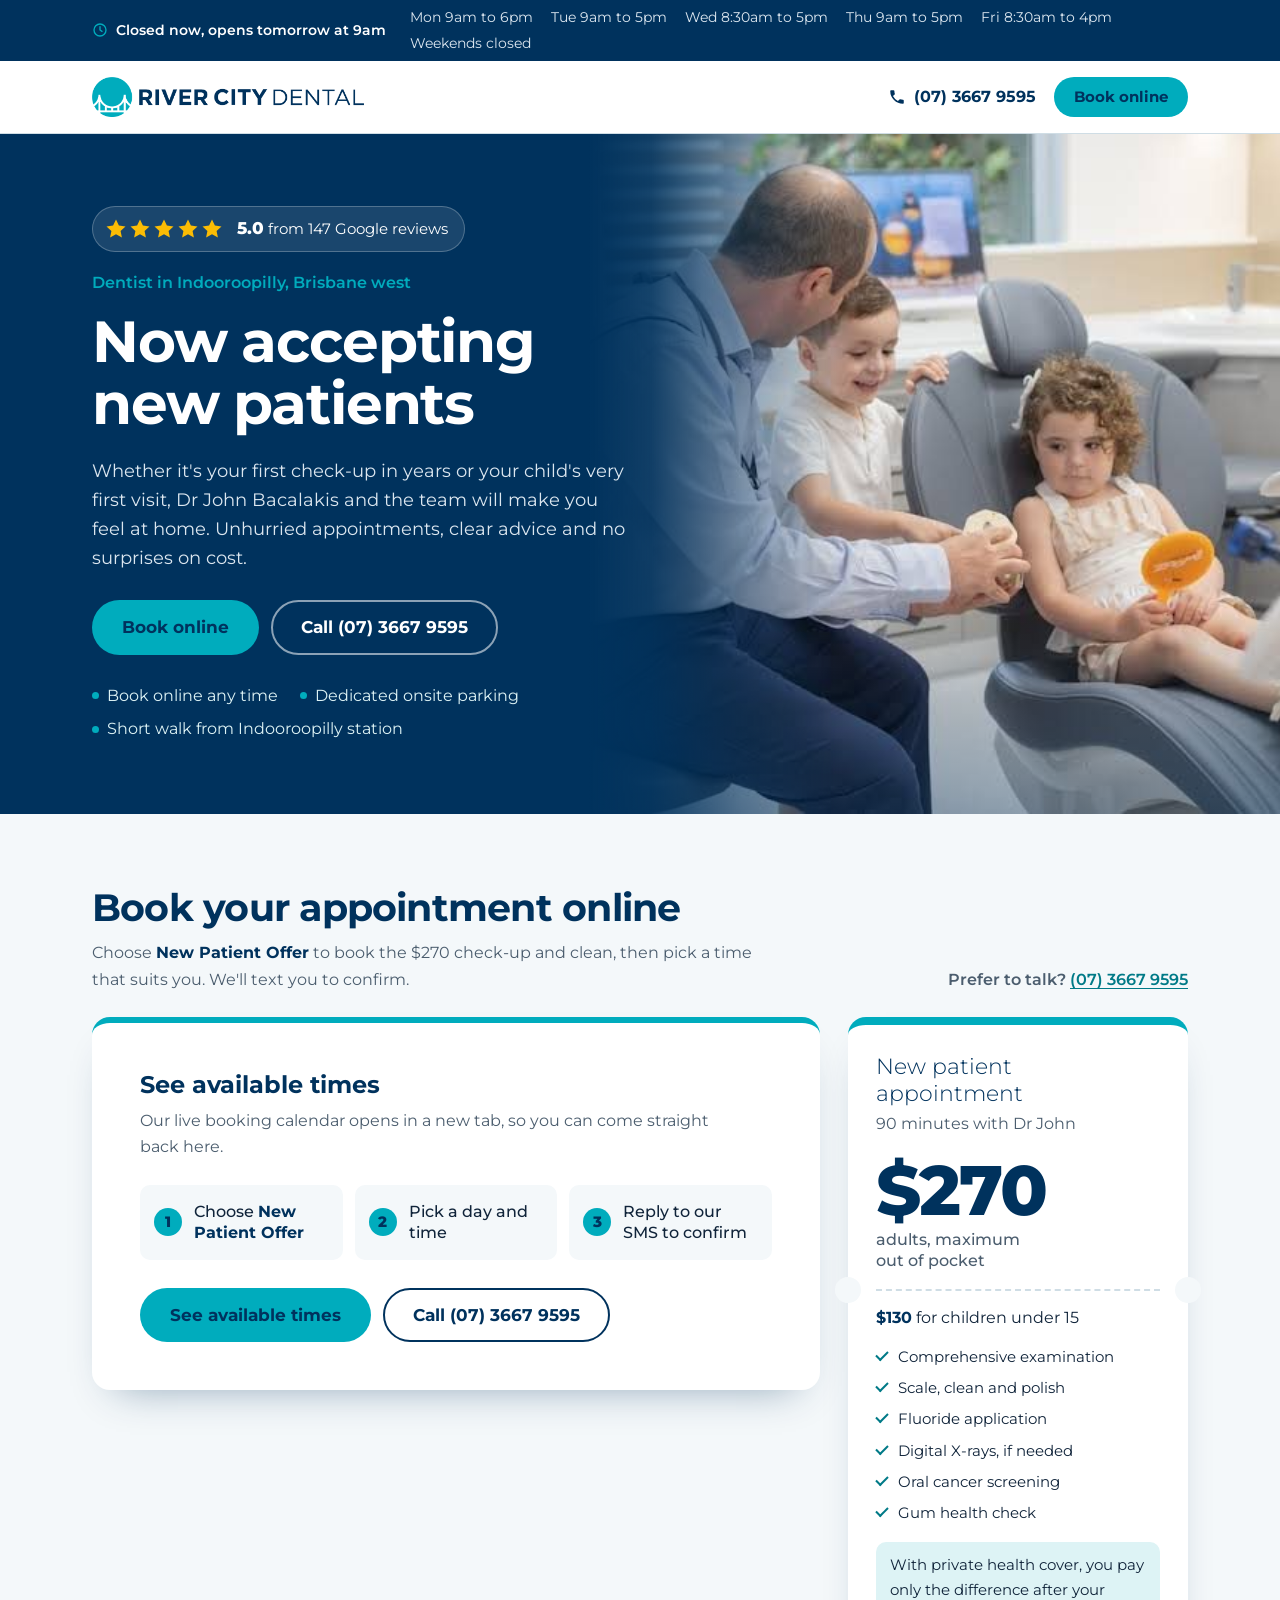
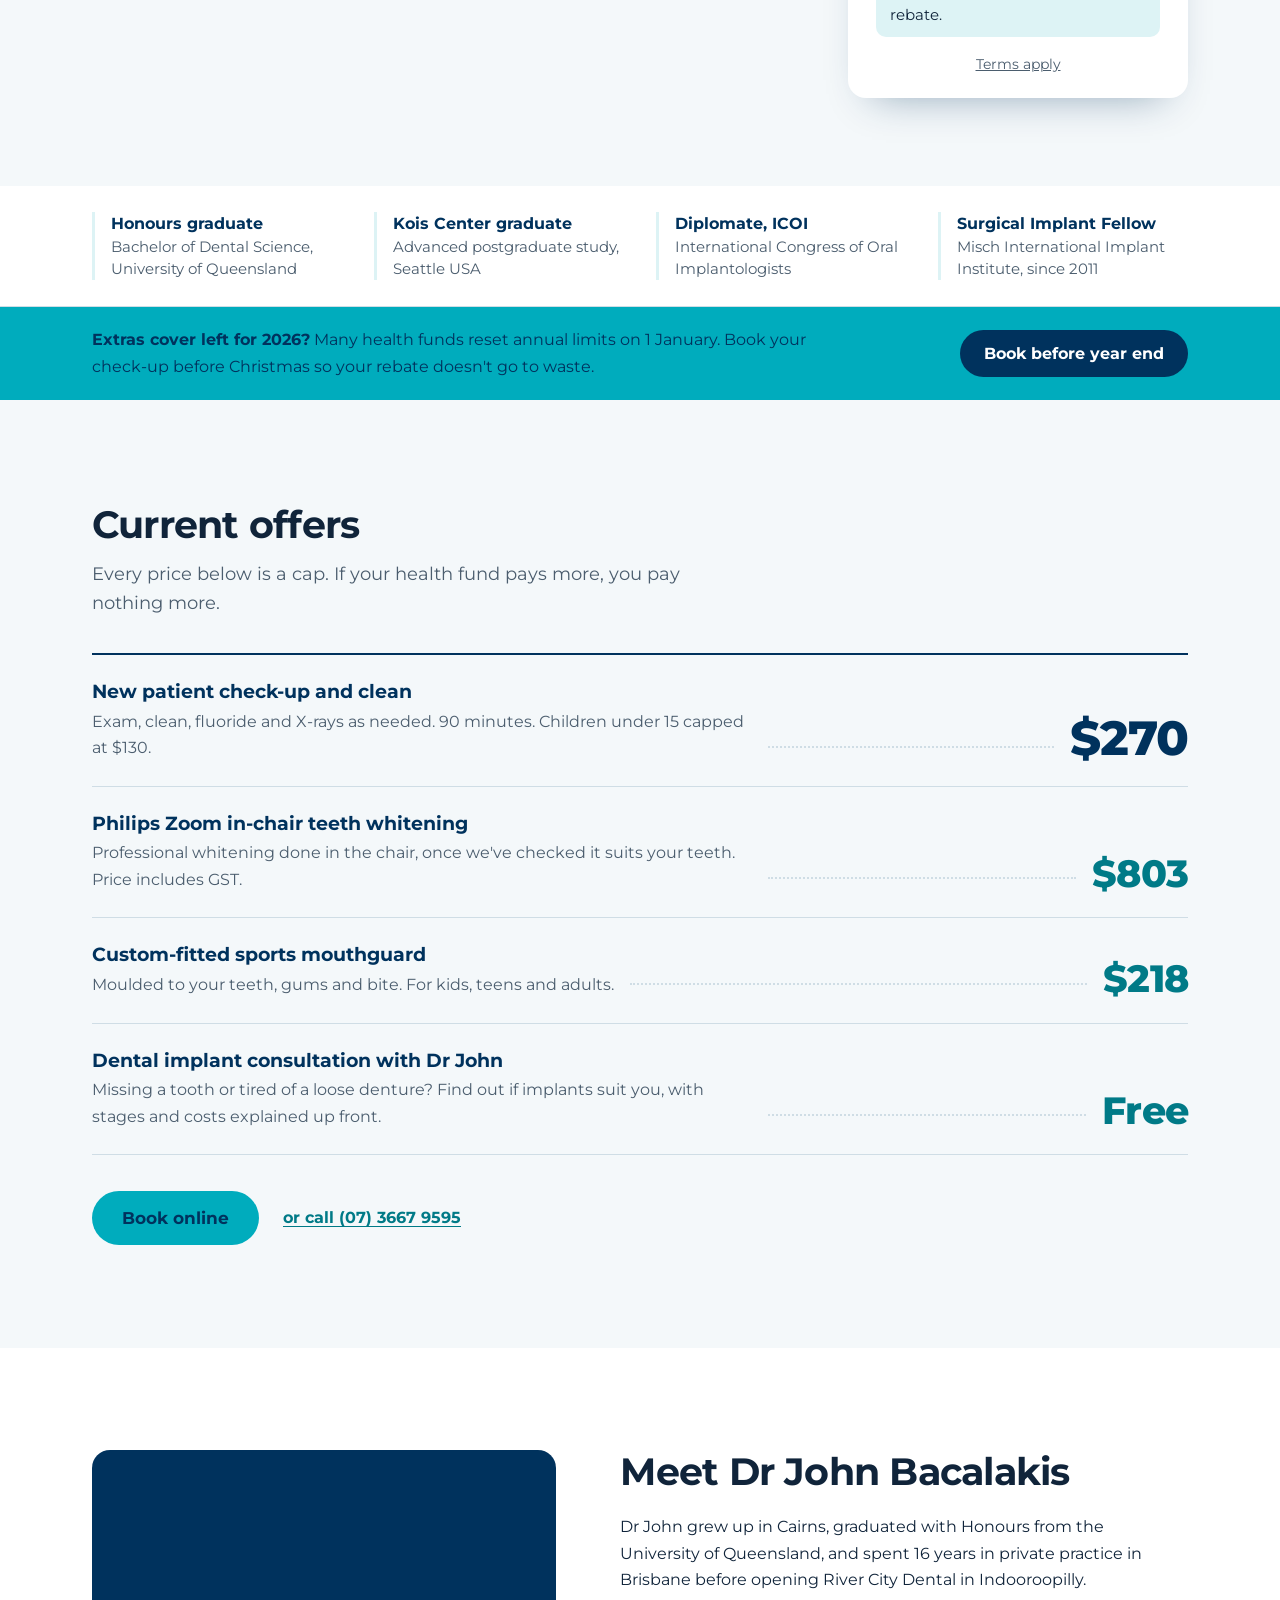
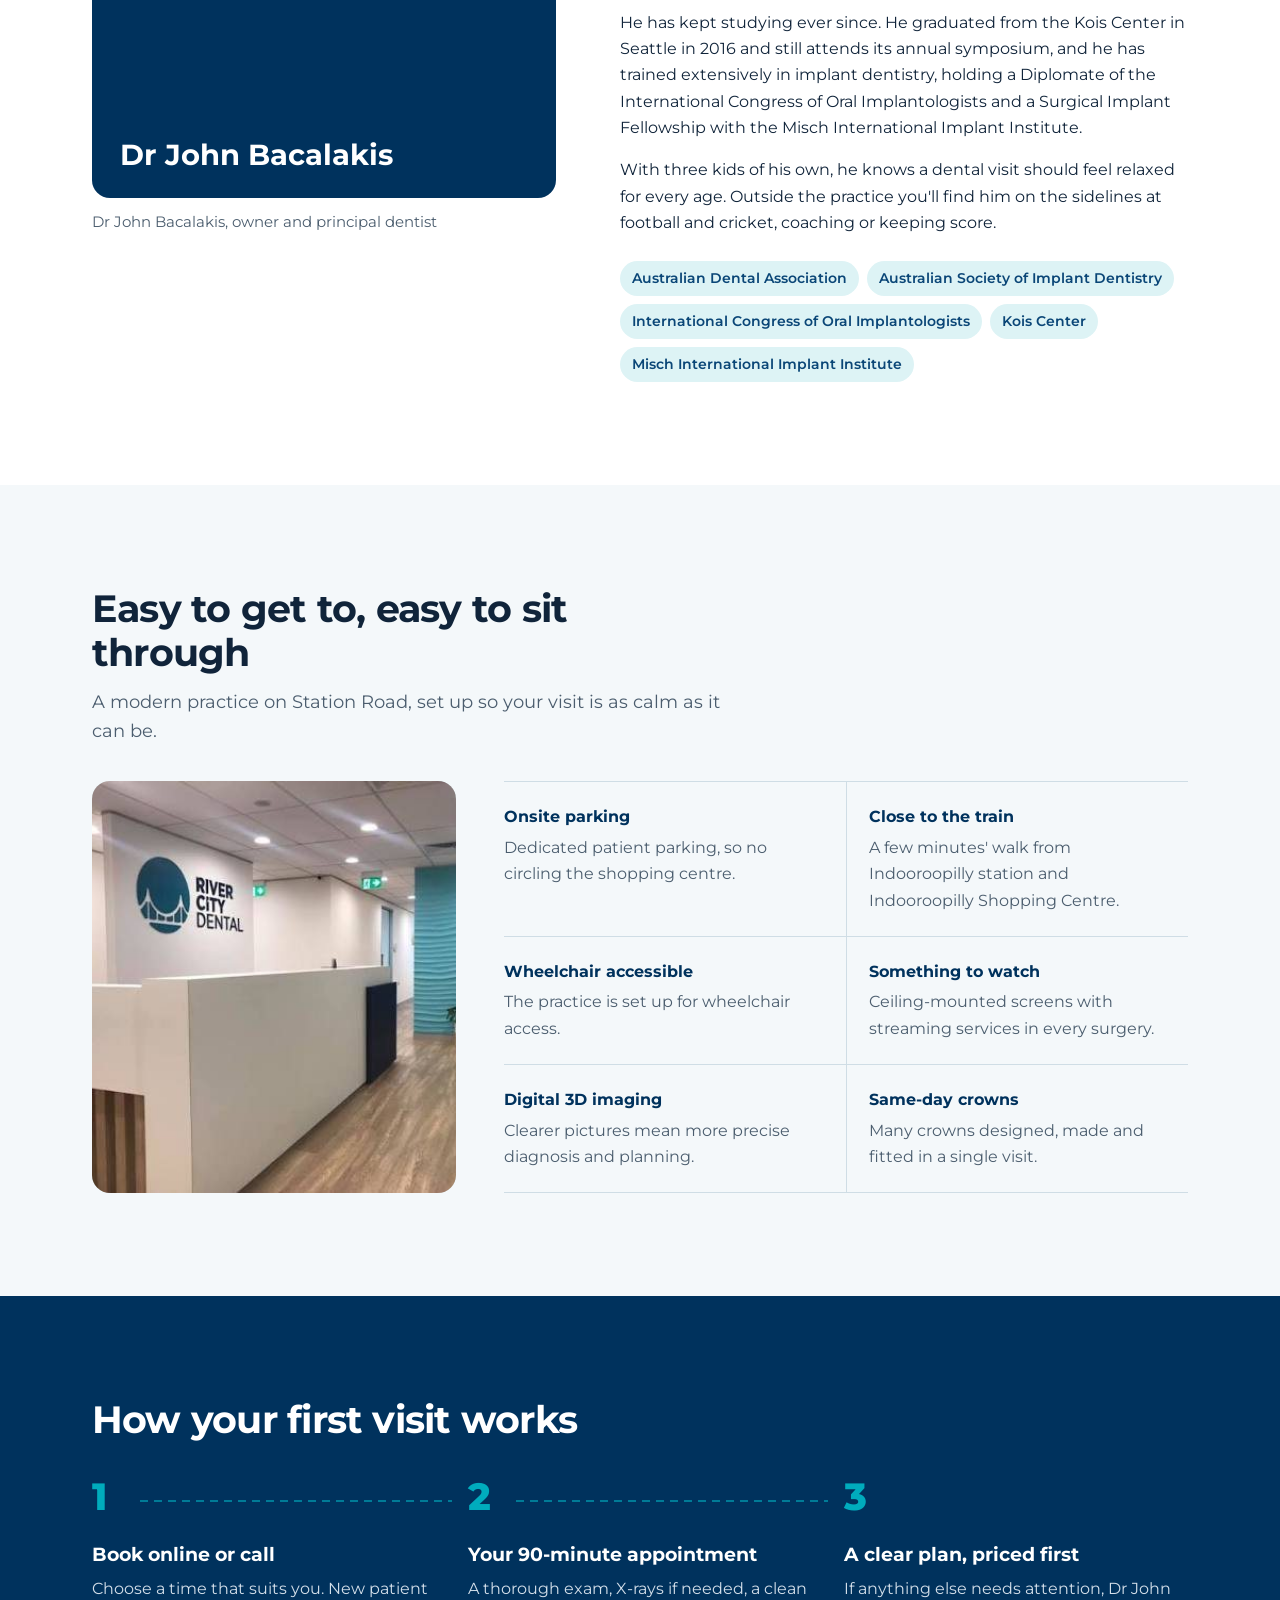
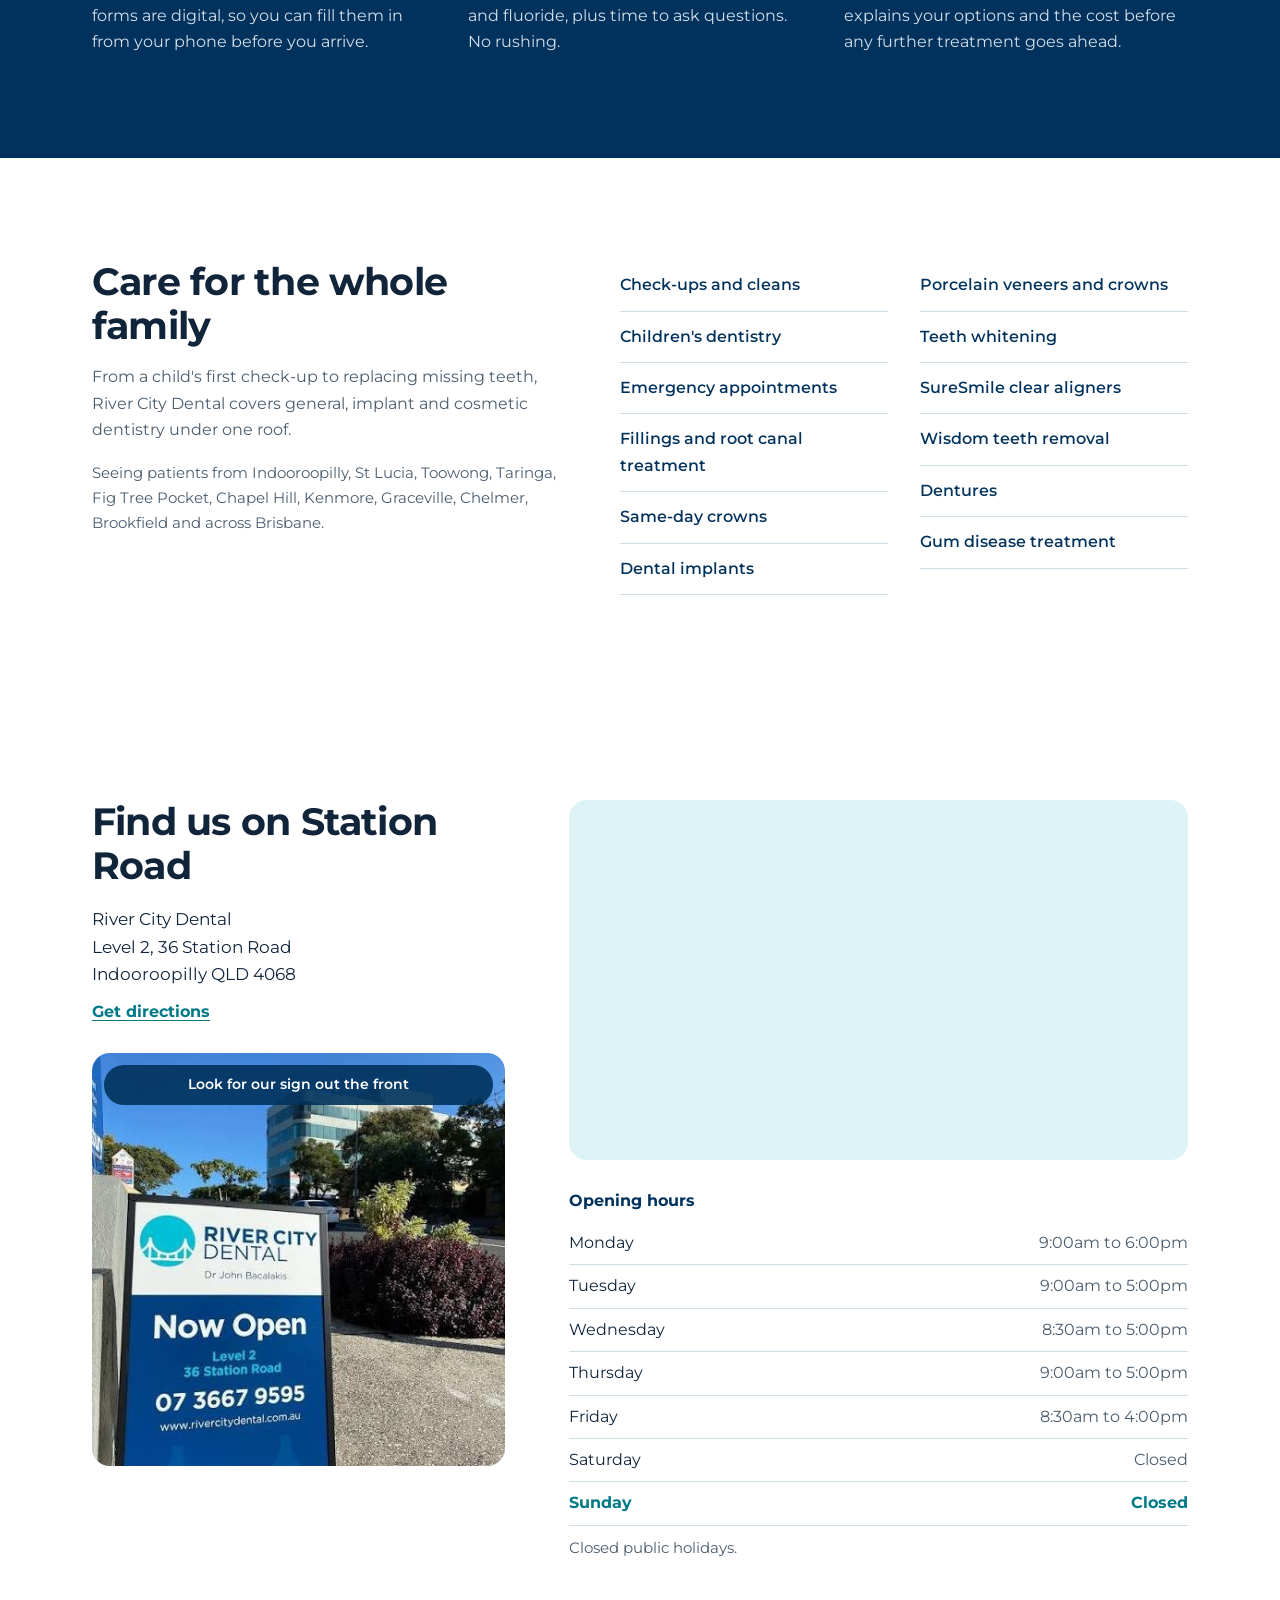
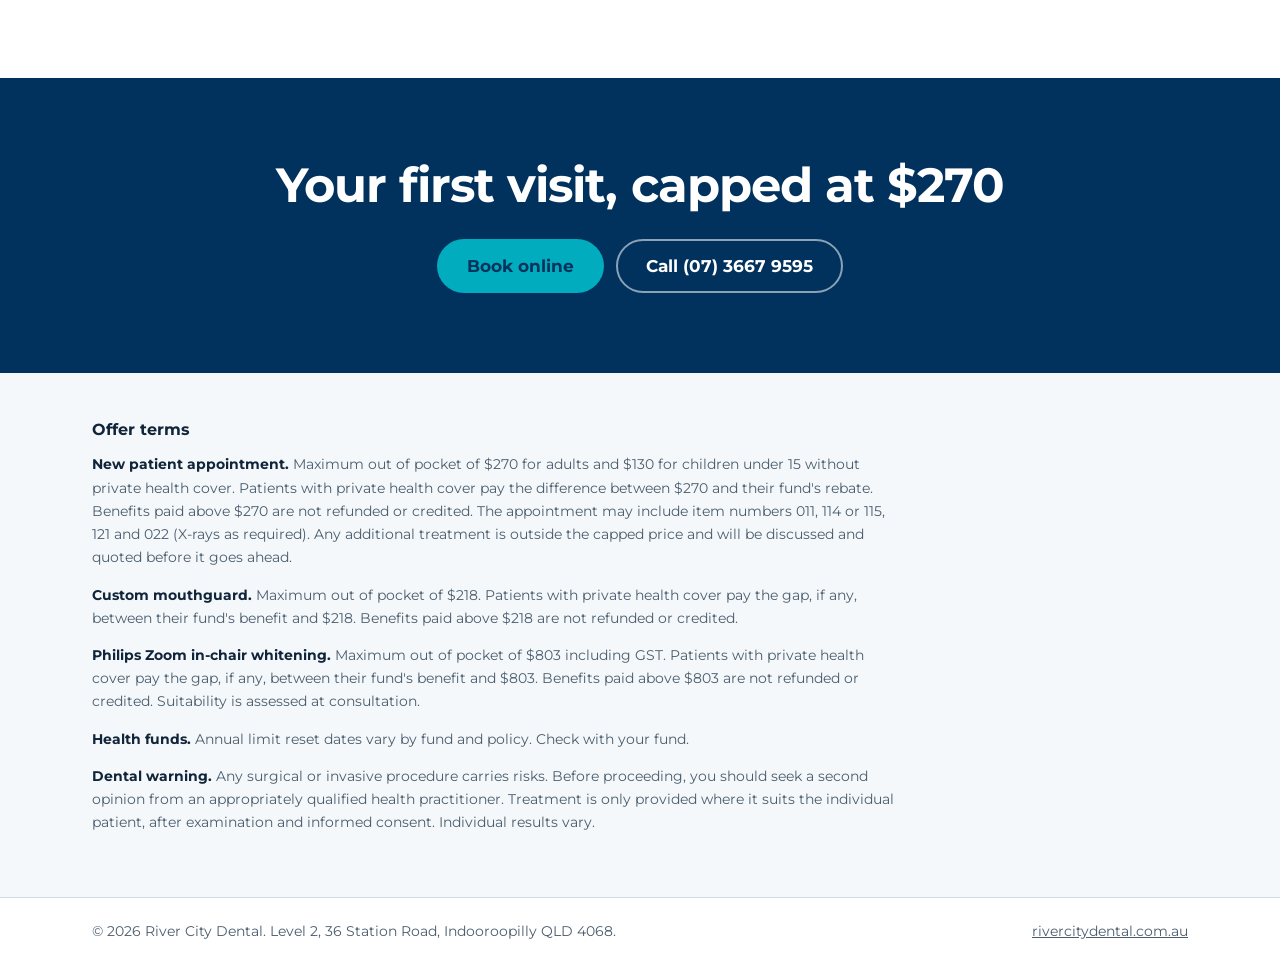
==== commit 3ae66394: "Add files via upload" ====
--- a/index.html
+++ b/index.html
@@ -50,6 +50,24 @@
 
 <a class="skip-link" href="#main">Skip to content</a>
 
+<div class="topbar">
+  <div class="wrap topbar-inner">
+    <p class="topbar-status">
+      <svg aria-hidden="true" viewBox="0 0 24 24" width="16" height="16"><circle cx="12" cy="12" r="9" fill="none" stroke="currentColor" stroke-width="2"/><path d="M12 7v5l3 2" fill="none" stroke="currentColor" stroke-width="2" stroke-linecap="round"/></svg>
+      <span data-open-status>Open Monday to Friday</span>
+    </p>
+    <ul class="topbar-hours" aria-label="Opening hours">
+      <li data-day="1">Mon 9am to 6pm</li>
+      <li data-day="2">Tue 9am to 5pm</li>
+      <li data-day="3">Wed 8:30am to 5pm</li>
+      <li data-day="4">Thu 9am to 5pm</li>
+      <li data-day="5">Fri 8:30am to 4pm</li>
+      <li>Weekends closed</li>
+    </ul>
+    <a class="topbar-more" href="#hours" data-scroll>See all hours</a>
+  </div>
+</div>
+
 <header class="site-header">
   <div class="wrap header-inner">
     <a class="brand" href="https://rivercitydental.com.au/" aria-label="River City Dental home">
@@ -76,6 +94,15 @@
 
     <div class="wrap hero-grid">
       <div class="hero-copy">
+        <a class="review-badge" href="https://www.google.com/maps/search/?api=1&amp;query=River+City+Dental+Indooroopilly" target="_blank" rel="noopener">
+          <span class="review-stars" role="img" aria-label="5 out of 5 stars">
+            <svg viewBox="0 0 120 22" width="120" height="22" aria-hidden="true">
+              <defs><path id="rcd-star" d="M11 1.5l2.9 6.1 6.6.8-4.9 4.6 1.3 6.6L11 16.3l-5.9 3.3 1.3-6.6L1.5 8.4l6.6-.8z"/></defs>
+              <use href="#rcd-star" x="0"/><use href="#rcd-star" x="24"/><use href="#rcd-star" x="48"/><use href="#rcd-star" x="72"/><use href="#rcd-star" x="96"/>
+            </svg>
+          </span>
+          <span class="review-text"><strong>5.0</strong> from 147 Google reviews</span>
+        </a>
         <p class="hero-kicker">Dentist in Indooroopilly, Brisbane west</p>
         <h1>Now accepting new patients</h1>
         <p class="hero-lede">Whether it's your first check-up in years or your child's very first visit, Dr John Bacalakis and the team will make you feel at home. Unhurried appointments, clear advice and no surprises on cost.</p>
@@ -86,7 +113,7 @@
         </div>
 
         <ul class="hero-facts">
-          <li><span class="open-status" data-open-status>Open Monday to Friday</span></li>
+          <li>Book online any time</li>
           <li>Dedicated onsite parking</li>
           <li>Short walk from Indooroopilly station</li>
         </ul>
@@ -108,18 +135,23 @@
       <div class="booking-grid">
         <div class="booking-main">
           <div class="booking-frame" data-booking>
-            <!-- Same embed as rivercitydental.com.au/book-online: static iframe + Core Practice resize script -->
+            <!-- Same embed as rivercitydental.com.au/book-online. Core Practice only draws it on the practice's own domain (see bookingEmbedHosts in config.js). -->
             <iframe id="core-widget" title="River City Dental online booking" src="https://www.corepractice.is/practices/rivercitydental/river-city-dental/?widget=true&amp;autoresize=true" data-autoresize="true" width="100%" height="1000" frameborder="0" scrolling="no"></iframe>
-            <div class="booking-fallback" hidden>
-              <h3>Book in a new tab</h3>
-              <p>The booking calendar couldn't load on this page. Open it in a new tab to choose your time, or give us a call.</p>
-              <div class="booking-fallback-actions">
-                <a class="btn btn-primary btn-lg" href="https://www.corepractice.is/practices/rivercitydental/river-city-dental/" target="_blank" rel="noopener">Open online booking</a>
+            <div class="booking-link">
+              <h3>See available times</h3>
+              <p>Our live booking calendar opens in a new tab, so you can come straight back here.</p>
+              <ol class="booking-steps">
+                <li>Choose <strong>New Patient Offer</strong></li>
+                <li>Pick a day and time</li>
+                <li>Reply to our SMS to confirm</li>
+              </ol>
+              <div class="booking-link-actions">
+                <a class="btn btn-primary btn-lg" href="https://www.corepractice.is/practices/rivercitydental/river-city-dental/" target="_blank" rel="noopener" data-track="book">See available times</a>
                 <a class="btn btn-ghost-dark btn-lg" href="tel:0736679595" data-track="call">Call (07) 3667 9595</a>
               </div>
             </div>
           </div>
-          <p class="booking-alt">Calendar not showing? <a href="https://www.corepractice.is/practices/rivercitydental/river-city-dental/" target="_blank" rel="noopener">Open booking in a new tab</a></p>
+          <p class="booking-alt">Calendar not showing? <a href="https://www.corepractice.is/practices/rivercitydental/river-city-dental/" target="_blank" rel="noopener" data-track="book">Open booking in a new tab</a></p>
         </div>
 
         <aside class="offer-ticket" aria-labelledby="ticket-title">
@@ -336,7 +368,7 @@
           <iframe title="Map showing River City Dental at 36 Station Road, Indooroopilly" src="https://www.google.com/maps?q=River+City+Dental,+36+Station+Road,+Indooroopilly+QLD+4068&output=embed" loading="lazy" referrerpolicy="no-referrer-when-downgrade"></iframe>
         </div>
 
-        <table class="hours">
+        <table class="hours" id="hours">
           <caption>Opening hours</caption>
           <tbody>
             <tr data-day="1"><th scope="row">Monday</th><td>9:00am to 6:00pm</td></tr>
--- a/assets/css/styles.css
+++ b/assets/css/styles.css
@@ -83,6 +83,16 @@
 
 .link-strong { font-weight: 700; color: var(--teal-ink); text-underline-offset: 3px; }
 
+/* Opening hours bar */
+.topbar { background: var(--navy); color: #DCE7F0; font-size: .85rem; }
+.topbar-inner { display: flex; align-items: center; gap: 6px 24px; min-height: 38px; padding-top: 6px; padding-bottom: 6px; }
+.topbar-status { margin: 0; display: inline-flex; align-items: center; gap: 8px; font-weight: 600; color: var(--white); white-space: nowrap; }
+.topbar-status svg { color: var(--teal); flex: none; }
+.topbar-hours { list-style: none; margin: 0 0 0 auto; padding: 0; display: flex; flex-wrap: wrap; gap: 4px 18px; }
+.topbar-hours li { white-space: nowrap; }
+.topbar-hours li.is-today { color: var(--teal); font-weight: 700; }
+.topbar-more { display: none; margin-left: auto; color: var(--teal); font-weight: 600; white-space: nowrap; text-underline-offset: 3px; }
+
 /* Header */
 .site-header {
   position: sticky; top: 0; z-index: 50;
@@ -120,6 +130,16 @@
 .hero-river { position: absolute; inset: 0; width: 100%; height: 100%; color: var(--teal); opacity: .35; pointer-events: none; }
 .hero-grid { position: relative; }
 .hero-copy { max-width: 540px; }
+.review-badge {
+  display: inline-flex; align-items: center; gap: 12px;
+  margin-bottom: 18px; padding: 8px 16px 8px 12px; border-radius: 999px;
+  background: rgba(255, 255, 255, .1); border: 1px solid rgba(255, 255, 255, .24);
+  color: var(--white); text-decoration: none;
+}
+.review-badge:hover { background: rgba(255, 255, 255, .16); }
+.review-stars svg { display: block; fill: #FBBC04; }
+.review-text { font-size: .95rem; }
+.review-text strong { font-weight: 800; font-size: 1.05rem; }
 .hero-kicker { color: var(--teal); font-weight: 600; margin-bottom: 14px; }
 .hero h1 { font-size: clamp(2.1rem, 4.6vw, 3.6rem); line-height: 1.08; max-width: 16ch; margin-bottom: 22px; }
 .hero-lede { font-size: 1.1rem; color: #DCE7F0; max-width: 52ch; margin-bottom: 28px; }
@@ -262,12 +282,27 @@
 }
 .booking-grid { display: grid; grid-template-columns: minmax(0, 1fr) minmax(0, 340px); gap: 28px; align-items: start; }
 .booking-grid .offer-ticket { position: sticky; top: 92px; }
-.booking-frame iframe { display: block; width: 100%; min-height: 640px; border: 0; }
-.booking-frame.is-failed iframe, .booking-frame.is-failed + .booking-alt { display: none; }
-.booking-fallback { padding: clamp(28px, 5vw, 56px); text-align: center; }
-.booking-fallback h3 { font-size: 1.4rem; color: var(--navy); margin-bottom: 10px; }
-.booking-fallback p { color: var(--ink-soft); max-width: 46ch; margin: 0 auto 22px; }
-.booking-fallback-actions { display: flex; flex-wrap: wrap; justify-content: center; gap: 12px; }
+.booking-frame iframe { display: none; width: 100%; min-height: 640px; border: 0; }
+.booking-frame.is-embed iframe { display: block; }
+.booking-frame.is-embed .booking-link { display: none; }
+.booking-frame:not(.is-embed) + .booking-alt { display: none; }
+.booking-link { padding: clamp(28px, 5vw, 48px); }
+.booking-link h3 { font-size: 1.5rem; line-height: 1.2; color: var(--navy); margin-bottom: 8px; }
+.booking-link > p { color: var(--ink-soft); margin: 0 0 24px; max-width: 52ch; }
+.booking-steps { list-style: none; counter-reset: step; margin: 0 0 28px; padding: 0; display: grid; grid-template-columns: repeat(3, minmax(0, 1fr)); gap: 12px; }
+.booking-steps li {
+  counter-increment: step; position: relative;
+  background: var(--paper); border-radius: var(--radius);
+  padding: 16px 14px 16px 54px; font-weight: 500; line-height: 1.35;
+}
+.booking-steps li::before {
+  content: counter(step); position: absolute; left: 14px; top: 50%; transform: translateY(-50%);
+  width: 28px; height: 28px; border-radius: 50%;
+  background: var(--teal); color: var(--navy); font-weight: 800; font-size: .95rem;
+  display: grid; place-items: center;
+}
+.booking-steps strong { color: var(--navy); }
+.booking-link-actions { display: flex; flex-wrap: wrap; gap: 12px; }
 .booking-alt { margin: 14px 0 0; font-size: .92rem; color: var(--ink-soft); text-align: center; }
 .booking-alt a { color: var(--teal-ink); font-weight: 600; text-underline-offset: 3px; }
 
@@ -314,6 +349,11 @@
 .mobile-bar { display: none; }
 
 /* Responsive */
+@media (max-width: 1100px) {
+  .topbar-hours { display: none; }
+  .topbar-more { display: inline; }
+}
+
 @media (max-width: 980px) {
   .doctor-grid, .services-grid, .location-grid { grid-template-columns: 1fr; }
   /* Banner stacks: photo on top, fading into the navy text area */
@@ -341,6 +381,12 @@
   .header-actions { gap: 10px; }
   .btn-sm { padding: 9px 14px; font-size: .9rem; }
   .booking-frame iframe { min-height: 560px; }
+  .booking-steps { grid-template-columns: 1fr; }
+  .booking-link-actions .btn { flex: 1 1 100%; }
+  .review-badge { gap: 10px; padding: 7px 14px 7px 10px; }
+  .review-stars svg { width: 92px; height: 17px; }
+  .review-text { font-size: .88rem; }
+  .topbar { font-size: .8rem; }
   .booking-head { margin-bottom: 18px; }
   .header-inner { min-height: 64px; }
   .hero-lede { font-size: 1.05rem; }
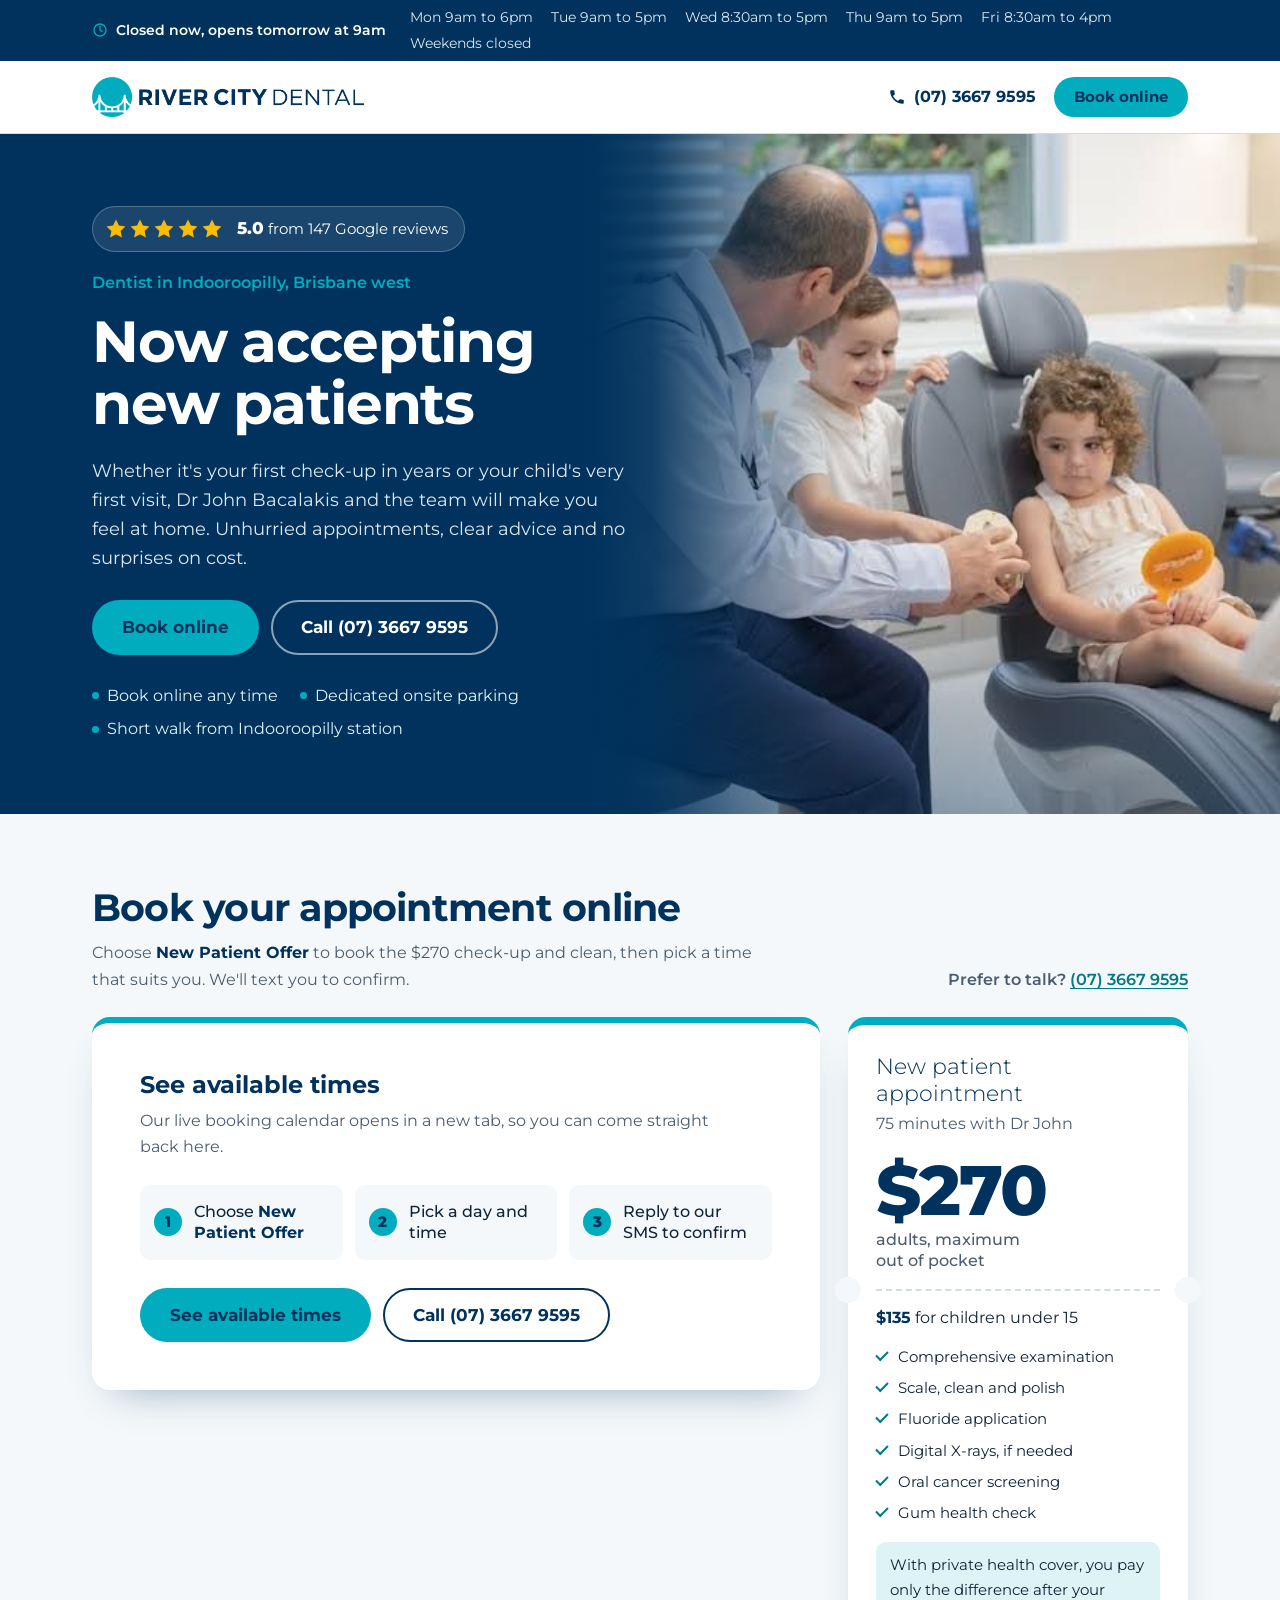
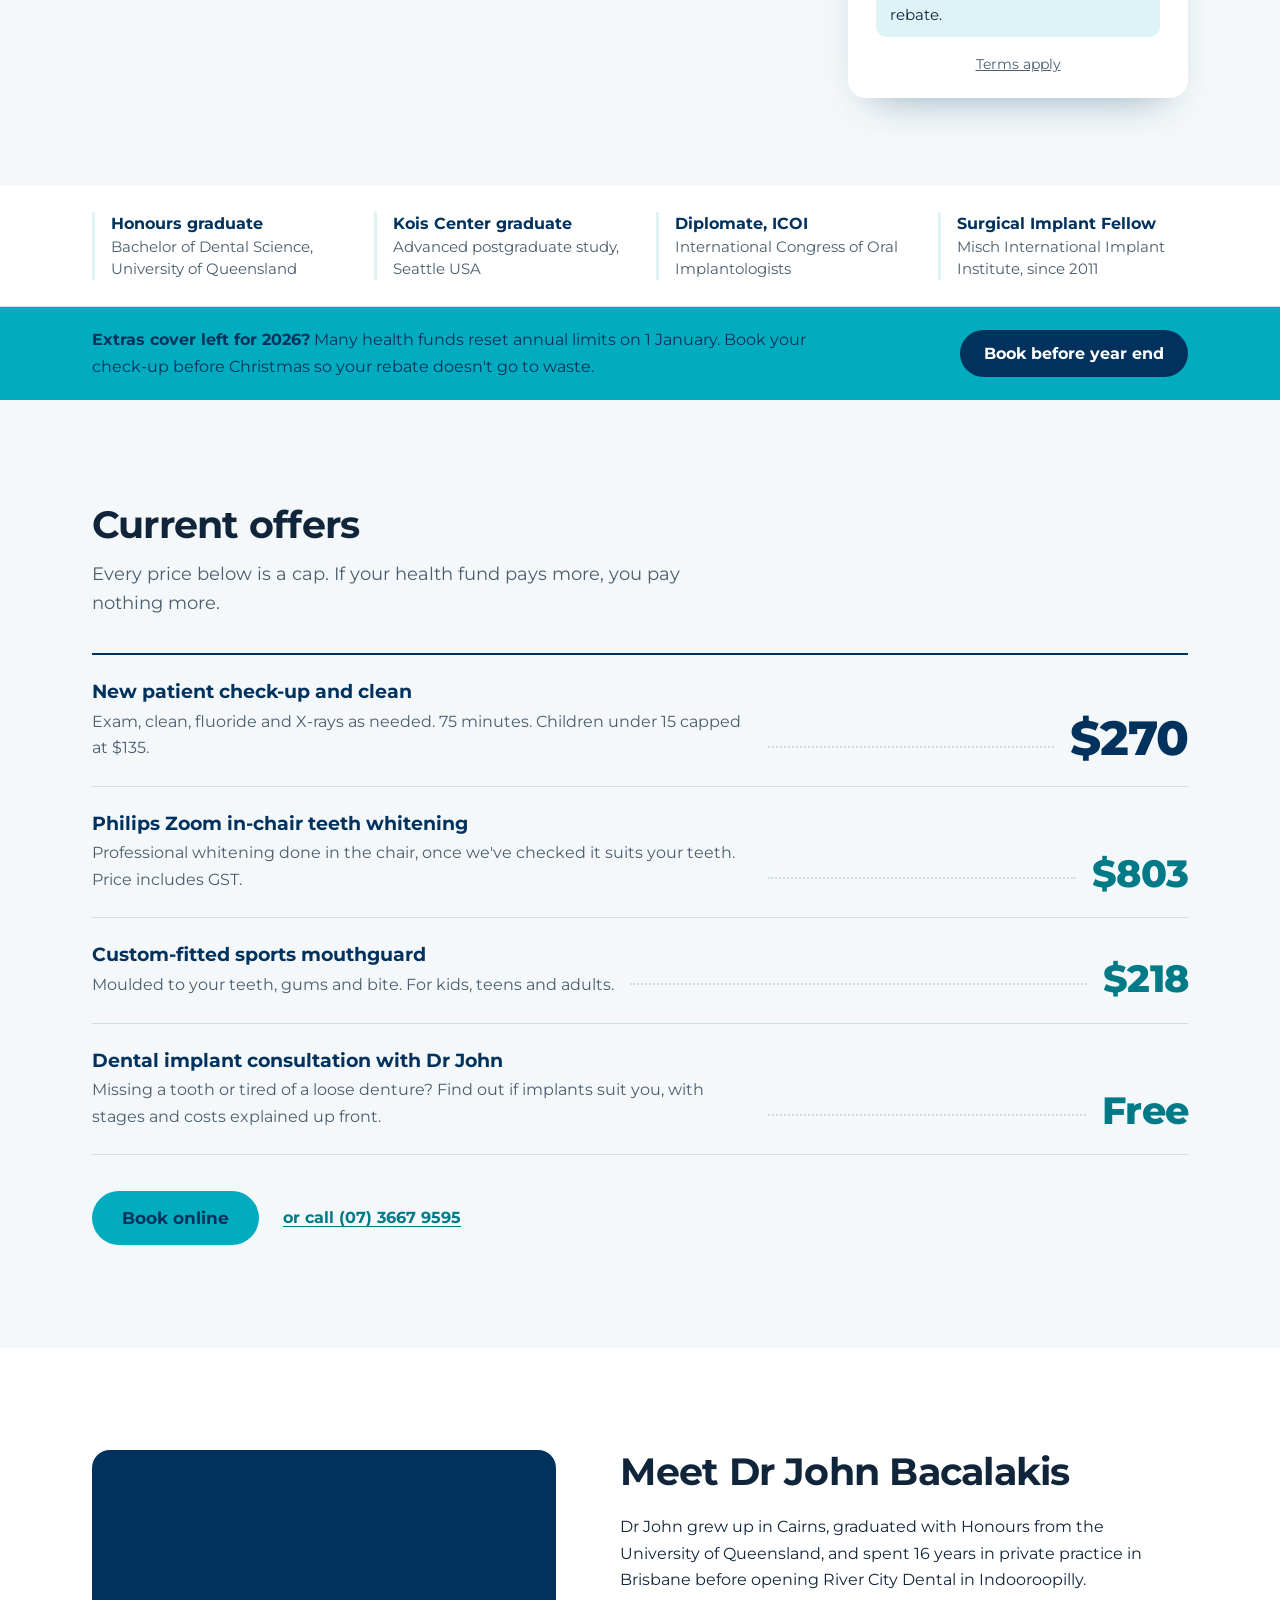
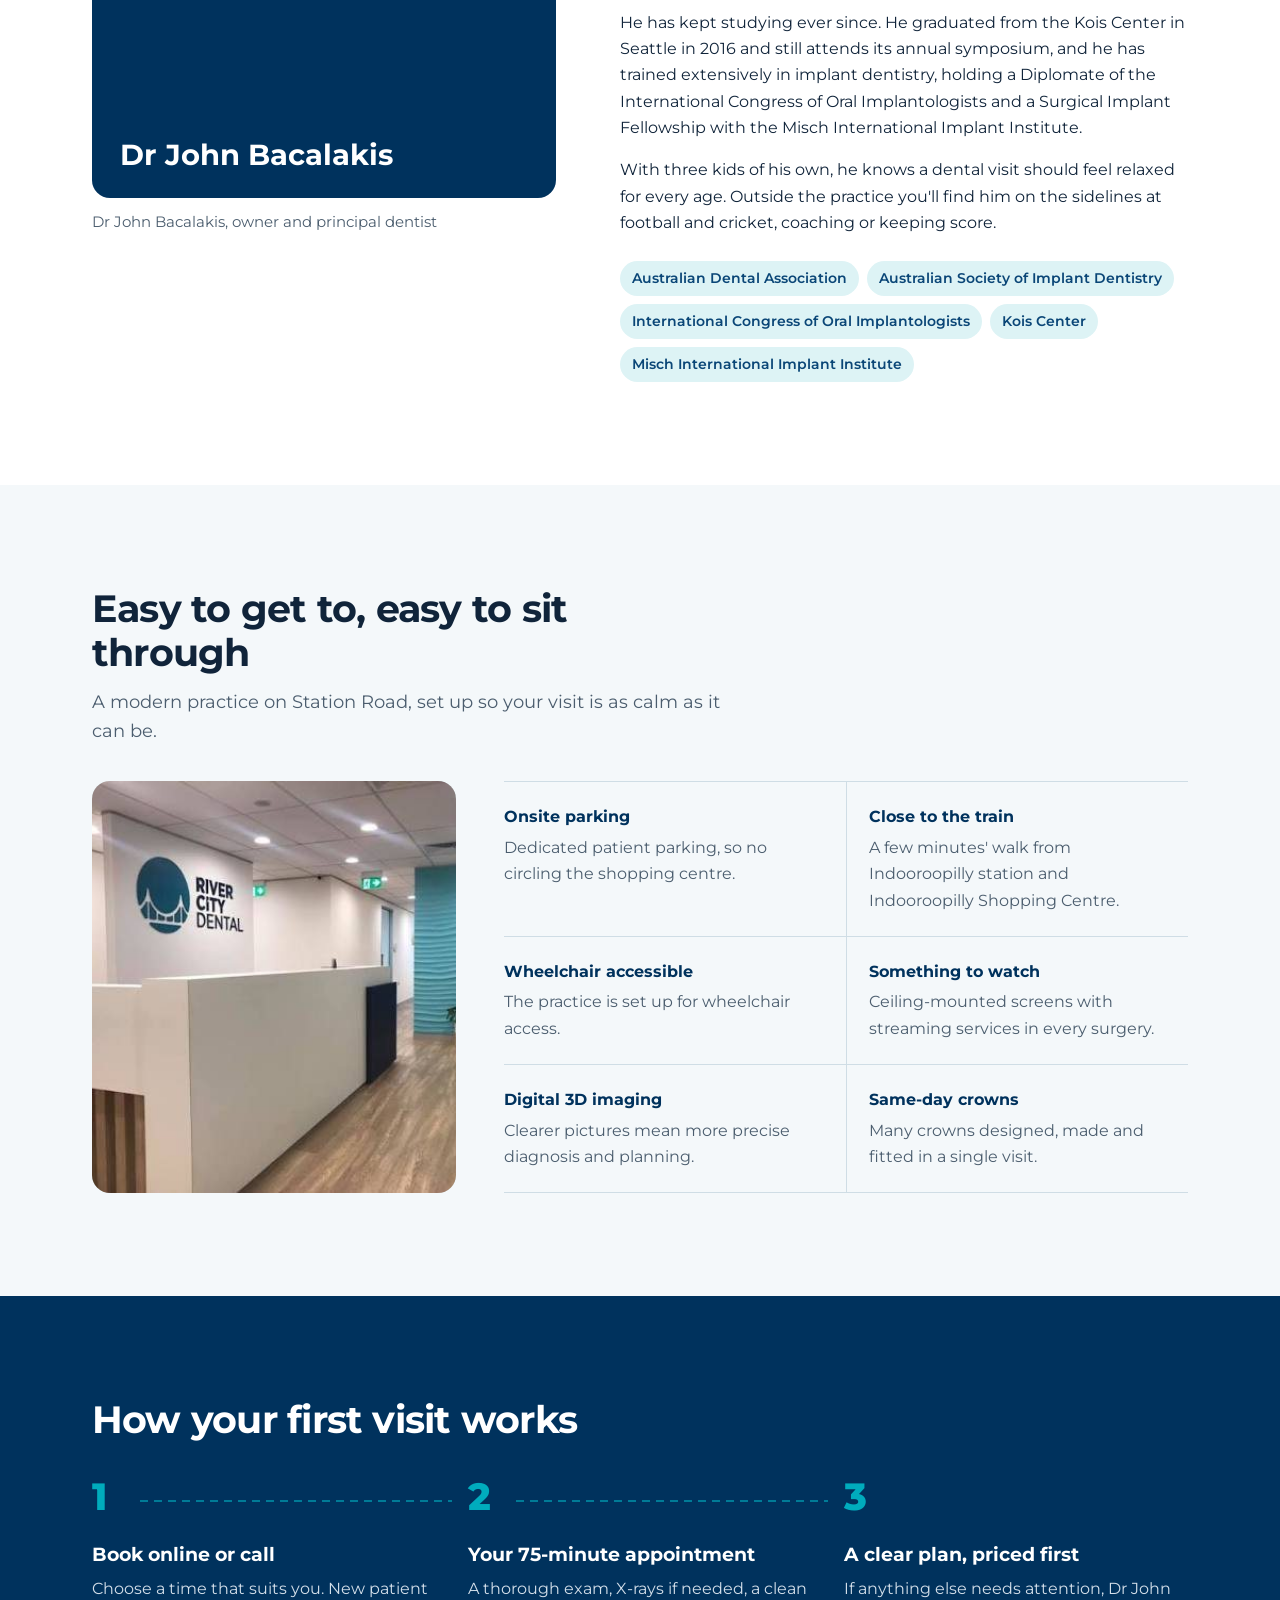
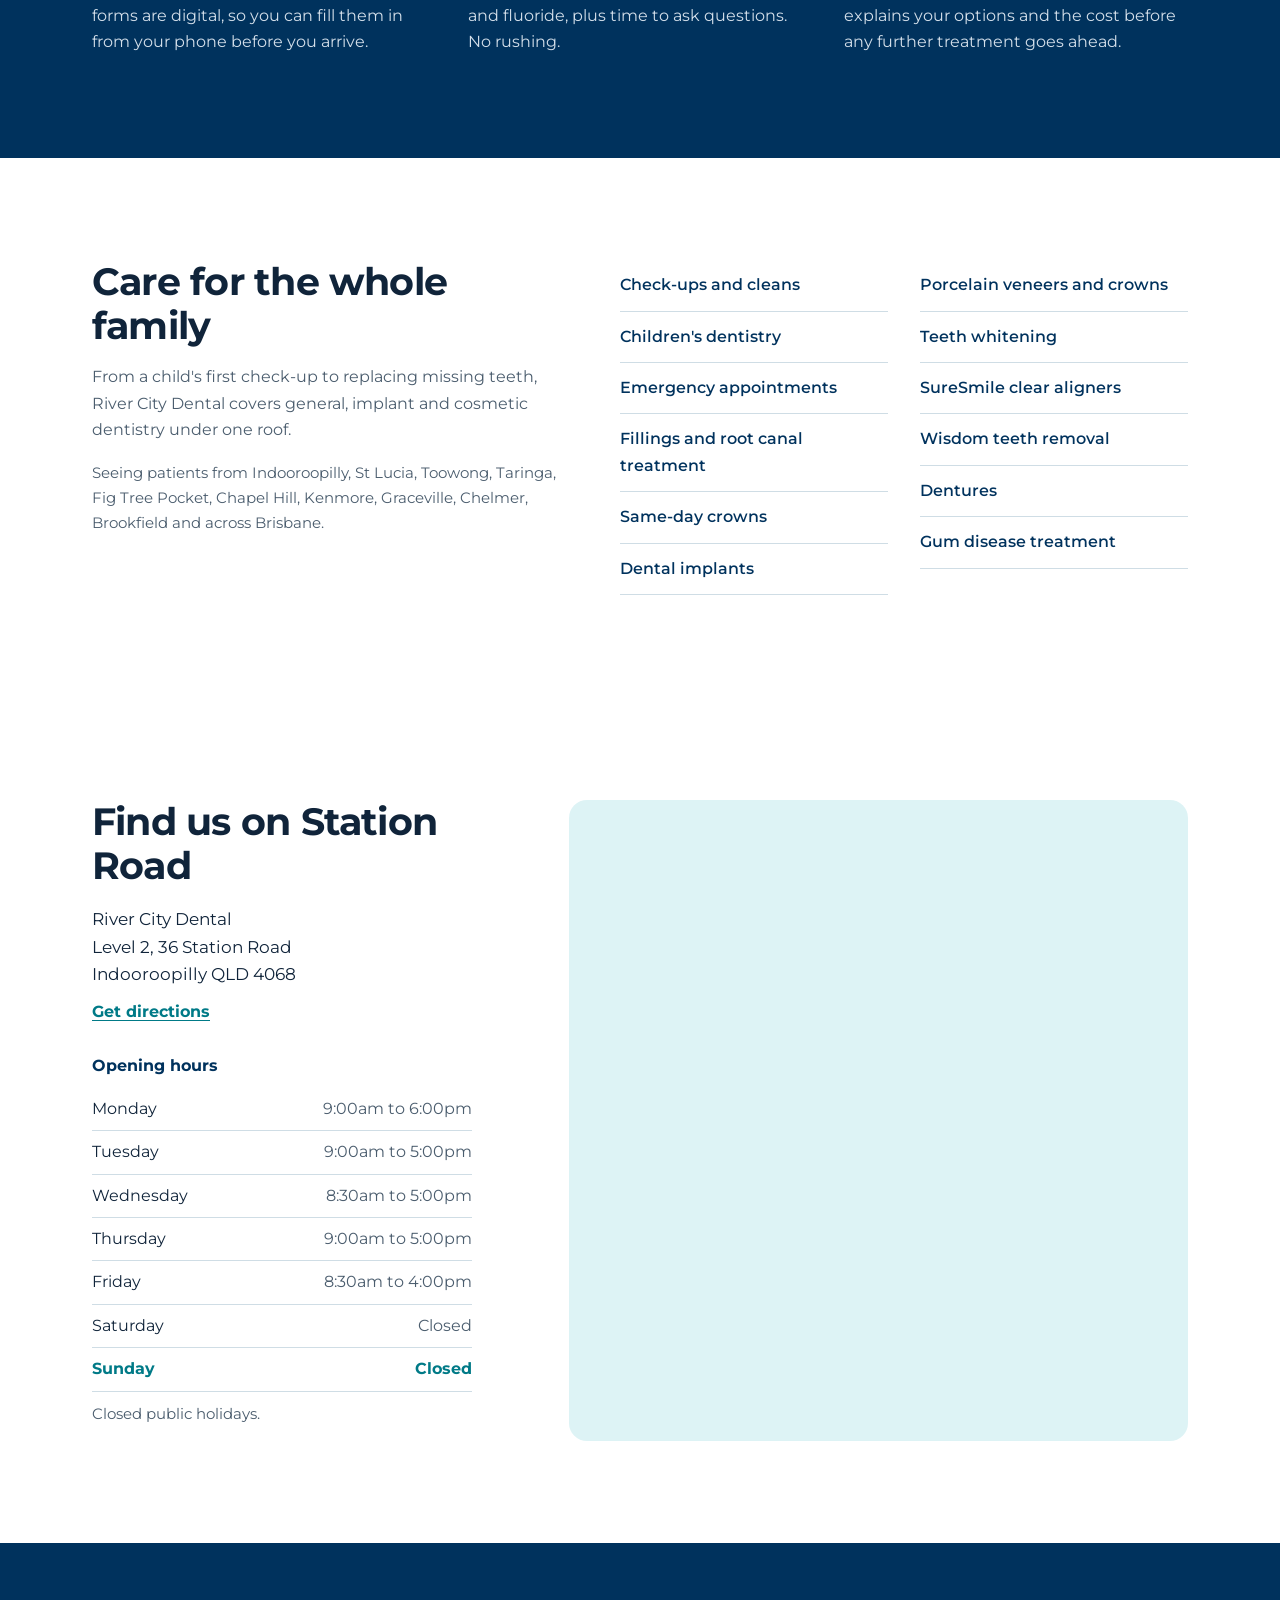
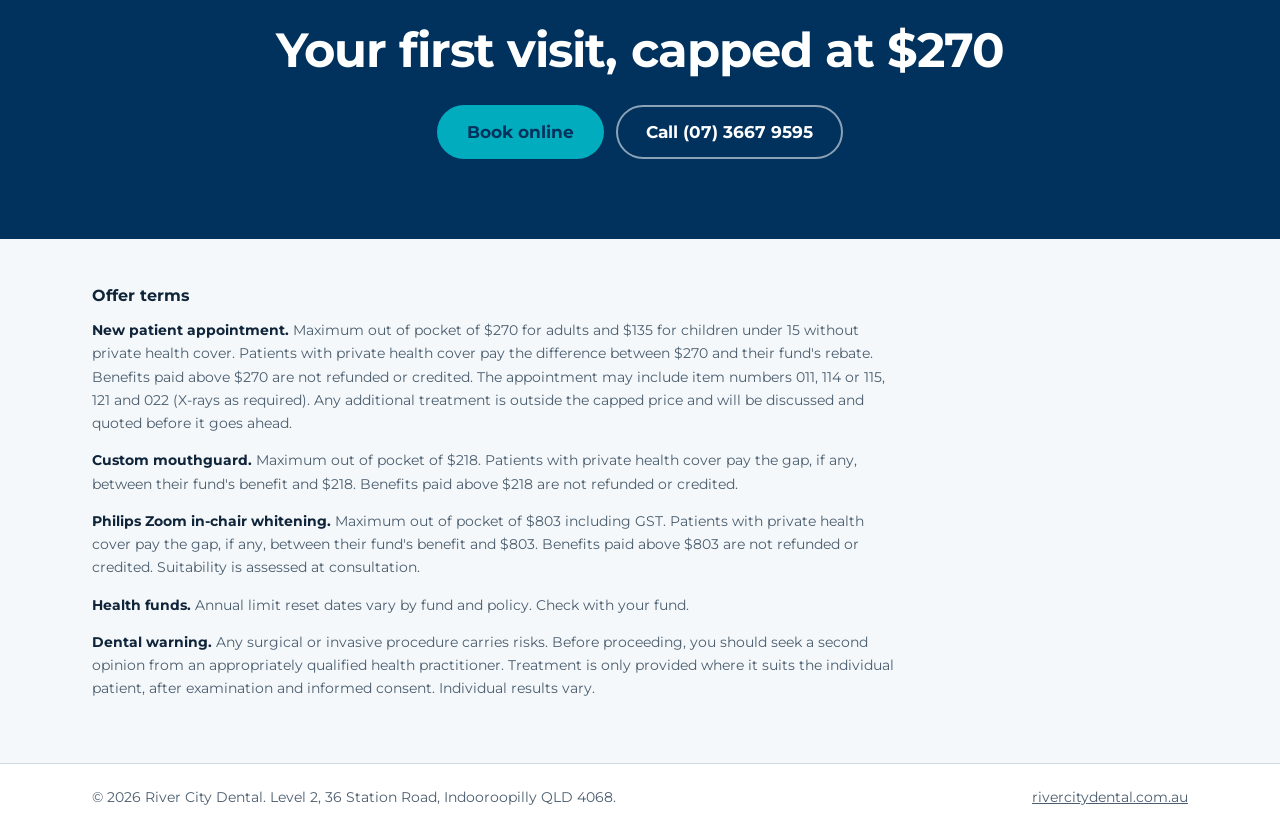
==== commit 0690d7b5: "Add files via upload" ====
--- a/index.html
+++ b/index.html
@@ -4,11 +4,11 @@
   <meta charset="utf-8">
   <meta name="viewport" content="width=device-width, initial-scale=1">
   <title>Now Accepting New Patients | Dentist Indooroopilly | River City Dental</title>
-  <meta name="description" content="New patients at River City Dental, Indooroopilly: a 90-minute check-up, clean, fluoride and X-rays capped at $270 with Dr John Bacalakis. Book online in a minute.">
+  <meta name="description" content="New patients at River City Dental, Indooroopilly: a 75-minute check-up, clean, fluoride and X-rays capped at $270 with Dr John Bacalakis. Book online in a minute.">
   <meta name="robots" content="noindex, follow">
   <link rel="canonical" href="https://rivercitydental.com.au/">
   <meta property="og:title" content="New patient check-up and clean, capped at $270 | River City Dental">
-  <meta property="og:description" content="A full 90-minute first visit with Dr John Bacalakis in Indooroopilly. Book online or call (07) 3667 9595.">
+  <meta property="og:description" content="A full 75-minute first visit with Dr John Bacalakis in Indooroopilly. Book online or call (07) 3667 9595.">
   <meta property="og:image" content="https://rivercitydental.com.au/wp-content/uploads/2020/02/River-City-Dental-Dentist-Brisbane-Home-Team-2.jpg">
   <meta property="og:type" content="website">
   <link rel="icon" href="https://rivercitydental.com.au/wp-content/uploads/2020/03/cropped-Favicon-270x270.png">
@@ -157,13 +157,13 @@
         <aside class="offer-ticket" aria-labelledby="ticket-title">
           <div class="ticket-head">
             <h3 id="ticket-title">New patient appointment</h3>
-            <p class="ticket-length">90 minutes with Dr John</p>
+            <p class="ticket-length">75 minutes with Dr John</p>
           </div>
           <div class="ticket-price">
             <span class="price-figure">$270</span>
             <span class="price-note">adults, maximum out of pocket</span>
           </div>
-          <p class="ticket-kids"><strong>$130</strong> for children under 15</p>
+          <p class="ticket-kids"><strong>$135</strong> for children under 15</p>
           <ul class="ticket-list">
             <li>Comprehensive examination</li>
             <li>Scale, clean and polish</li>
@@ -211,7 +211,7 @@
         <li class="price-row">
           <div class="price-item">
             <h3>New patient check-up and clean</h3>
-            <p>Exam, clean, fluoride and X-rays as needed. 90 minutes. Children under 15 capped at $130.</p>
+            <p>Exam, clean, fluoride and X-rays as needed. 75 minutes. Children under 15 capped at $135.</p>
           </div>
           <span class="leader" aria-hidden="true"></span>
           <span class="price-amount">$270</span>
@@ -309,7 +309,7 @@
           <p>Choose a time that suits you. New patient forms are digital, so you can fill them in from your phone before you arrive.</p>
         </li>
         <li>
-          <h3>Your 90-minute appointment</h3>
+          <h3>Your 75-minute appointment</h3>
           <p>A thorough exam, X-rays if needed, a clean and fluoride, plus time to ask questions. No rushing.</p>
         </li>
         <li>
@@ -357,17 +357,6 @@
         </address>
         <a class="link-strong" href="https://goo.gl/maps/cBCUQzXd81sZBYqS6" target="_blank" rel="noopener">Get directions</a>
 
-        <figure class="sign-photo">
-          <img src="images/station-road-sign.jpg" alt="River City Dental sign out the front: Now open, Level 2, 36 Station Road, 07 3667 9595" width="447" height="447" loading="lazy">
-          <figcaption>Look for our sign out the front</figcaption>
-        </figure>
-      </div>
-
-      <div class="location-side">
-        <div class="map">
-          <iframe title="Map showing River City Dental at 36 Station Road, Indooroopilly" src="https://www.google.com/maps?q=River+City+Dental,+36+Station+Road,+Indooroopilly+QLD+4068&output=embed" loading="lazy" referrerpolicy="no-referrer-when-downgrade"></iframe>
-        </div>
-
         <table class="hours" id="hours">
           <caption>Opening hours</caption>
           <tbody>
@@ -381,6 +370,14 @@
           </tbody>
         </table>
         <p class="hours-note">Closed public holidays.</p>
+
+      </div>
+
+      <div class="location-side">
+        <div class="map">
+          <iframe title="Map showing River City Dental at 36 Station Road, Indooroopilly" src="https://www.google.com/maps?q=River+City+Dental,+36+Station+Road,+Indooroopilly+QLD+4068&output=embed" loading="lazy" referrerpolicy="no-referrer-when-downgrade"></iframe>
+        </div>
+
       </div>
     </div>
   </section>
@@ -400,7 +397,7 @@
   <section class="terms" id="terms">
     <div class="wrap">
       <h2>Offer terms</h2>
-      <p><strong>New patient appointment.</strong> Maximum out of pocket of $270 for adults and $130 for children under 15 without private health cover. Patients with private health cover pay the difference between $270 and their fund's rebate. Benefits paid above $270 are not refunded or credited. The appointment may include item numbers 011, 114 or 115, 121 and 022 (X-rays as required). Any additional treatment is outside the capped price and will be discussed and quoted before it goes ahead.</p>
+      <p><strong>New patient appointment.</strong> Maximum out of pocket of $270 for adults and $135 for children under 15 without private health cover. Patients with private health cover pay the difference between $270 and their fund's rebate. Benefits paid above $270 are not refunded or credited. The appointment may include item numbers 011, 114 or 115, 121 and 022 (X-rays as required). Any additional treatment is outside the capped price and will be discussed and quoted before it goes ahead.</p>
       <p><strong>Custom mouthguard.</strong> Maximum out of pocket of $218. Patients with private health cover pay the gap, if any, between their fund's benefit and $218. Benefits paid above $218 are not refunded or credited.</p>
       <p><strong>Philips Zoom in-chair whitening.</strong> Maximum out of pocket of $803 including GST. Patients with private health cover pay the gap, if any, between their fund's benefit and $803. Benefits paid above $803 are not refunded or credited. Suitability is assessed at consultation.</p>
       <p><strong>Health funds.</strong> Annual limit reset dates vary by fund and policy. Check with your fund.</p>
--- a/assets/css/styles.css
+++ b/assets/css/styles.css
@@ -276,14 +276,20 @@
 .booking-call { font-weight: 600; white-space: nowrap; }
 .booking-call a { color: var(--teal-ink); text-underline-offset: 3px; }
 .booking-frame {
+  position: relative;
   background: var(--white); border-radius: var(--radius-lg); overflow: hidden;
   border-top: 6px solid var(--teal);
   box-shadow: 0 20px 40px -24px rgba(0, 50, 93, .45);
 }
 .booking-grid { display: grid; grid-template-columns: minmax(0, 1fr) minmax(0, 340px); gap: 28px; align-items: start; }
 .booking-grid .offer-ticket { position: sticky; top: 92px; }
-.booking-frame iframe { display: none; width: 100%; min-height: 640px; border: 0; }
-.booking-frame.is-embed iframe { display: block; }
+/* The calendar loads invisibly behind the "See available times" panel and only takes
+   its place once Core Practice reports it has drawn, so visitors never see a blank box. */
+.booking-frame iframe {
+  position: absolute; top: 0; left: 0; width: 100%; min-height: 640px; border: 0;
+  visibility: hidden; pointer-events: none;
+}
+.booking-frame.is-embed iframe { position: static; display: block; visibility: visible; pointer-events: auto; }
 .booking-frame.is-embed .booking-link { display: none; }
 .booking-frame:not(.is-embed) + .booking-alt { display: none; }
 .booking-link { padding: clamp(28px, 5vw, 48px); }
@@ -308,7 +314,9 @@
 
 /* Location */
 .location { background: var(--white); }
-.location-grid { display: grid; grid-template-columns: minmax(0, .8fr) minmax(0, 1.2fr); gap: clamp(32px, 5vw, 64px); align-items: start; }
+.location-grid { display: grid; grid-template-columns: minmax(0, .8fr) minmax(0, 1.2fr); gap: clamp(32px, 5vw, 64px); align-items: stretch; }
+.location-side { display: flex; flex-direction: column; }
+.location-side .map { flex: 1; }
 .location-copy h2 { margin-bottom: 18px; }
 address { font-style: normal; margin-bottom: 10px; font-size: 1.05rem; }
 .hours { width: 100%; max-width: 380px; border-collapse: collapse; margin-top: 28px; }
@@ -317,14 +325,6 @@
 .hours td { text-align: right; color: var(--ink-soft); }
 .hours tr.is-today th, .hours tr.is-today td { font-weight: 700; color: var(--teal-ink); }
 .hours-note { margin-top: 10px; font-size: .93rem; color: var(--ink-soft); }
-.sign-photo { position: relative; margin: 28px 0 0; max-width: 420px; aspect-ratio: 1 / 1; border-radius: var(--radius-lg); overflow: hidden; background: var(--tide); }
-.sign-photo img { position: absolute; inset: 0; width: 100%; height: 100%; object-fit: cover; }
-.sign-photo figcaption {
-  position: absolute; top: 12px; left: 12px; right: 12px;
-  background: rgba(0, 50, 93, .9); color: var(--white);
-  font-weight: 600; font-size: .88rem; text-align: center;
-  padding: 8px 12px; border-radius: 999px;
-}
 .location-side .hours { max-width: none; }
 .map { min-height: 360px; border-radius: var(--radius-lg); overflow: hidden; background: var(--tide); }
 .map iframe { width: 100%; height: 100%; min-height: 360px; border: 0; display: block; }
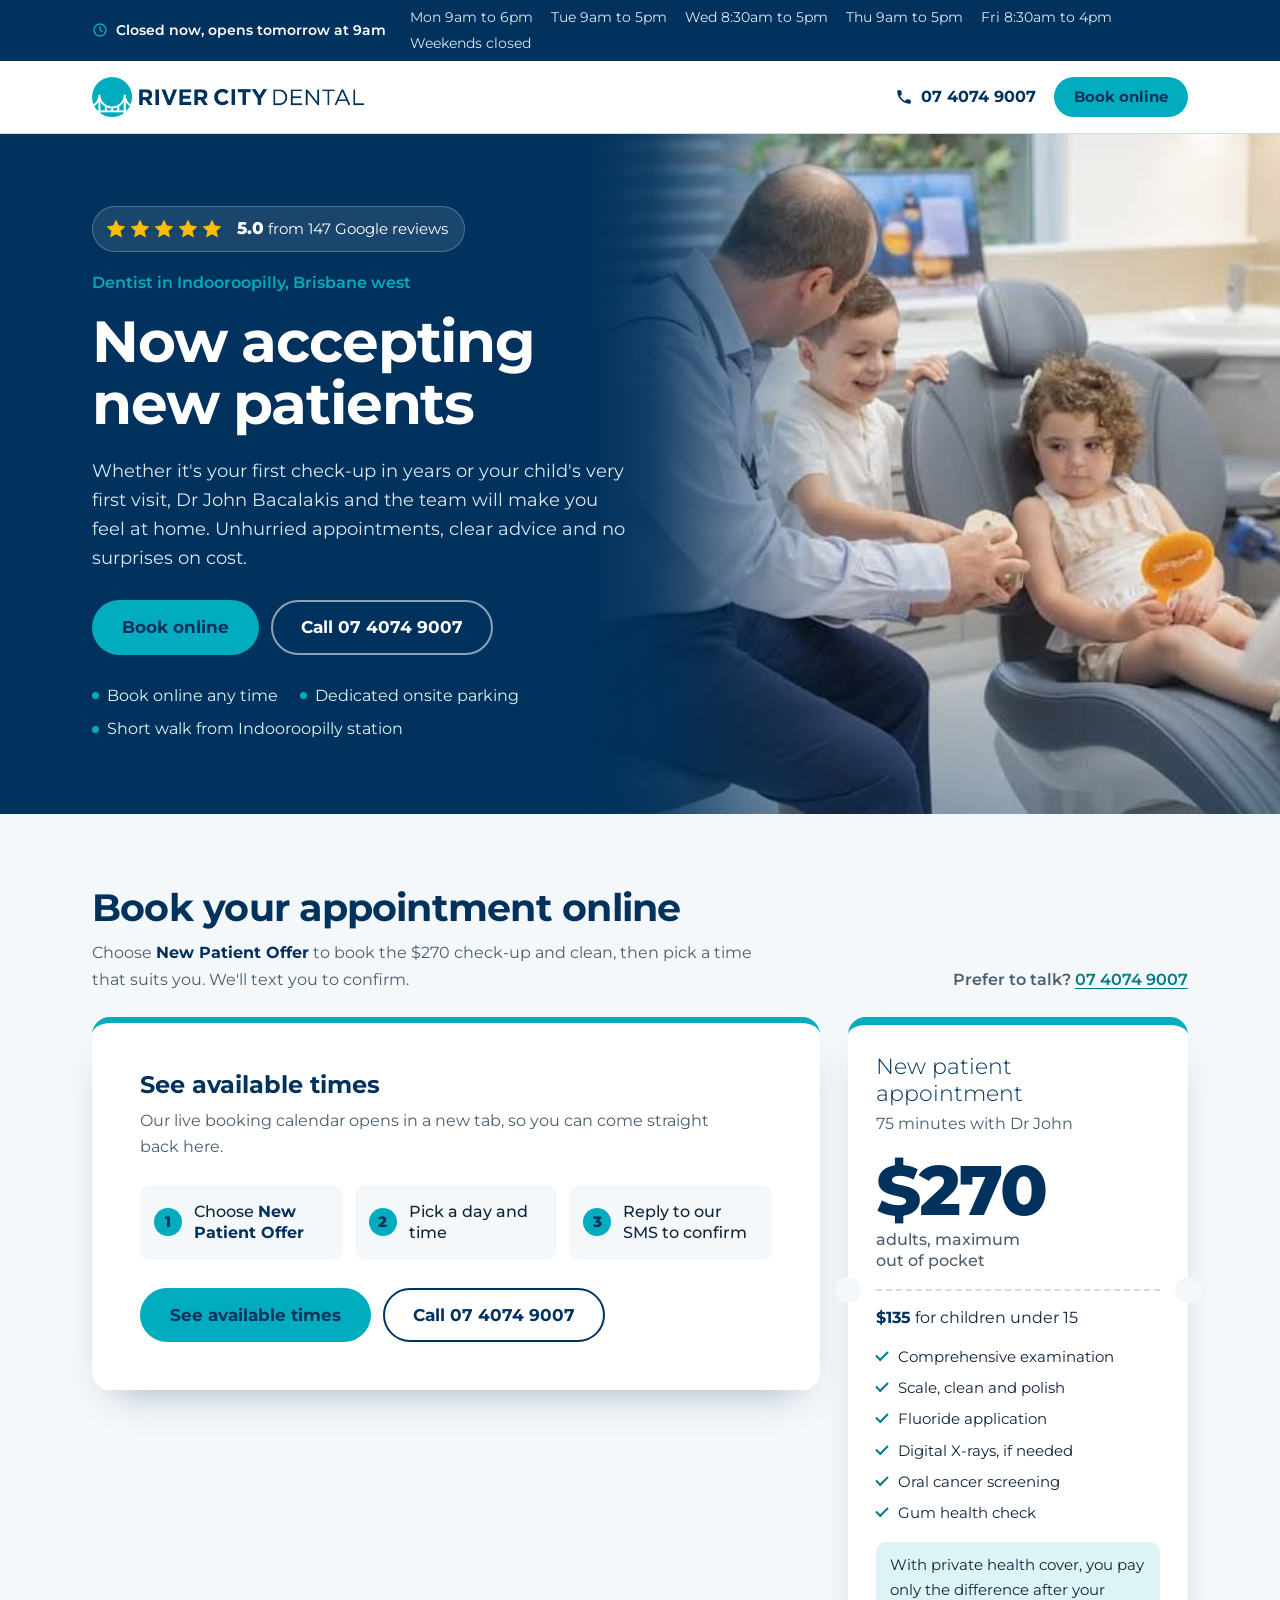
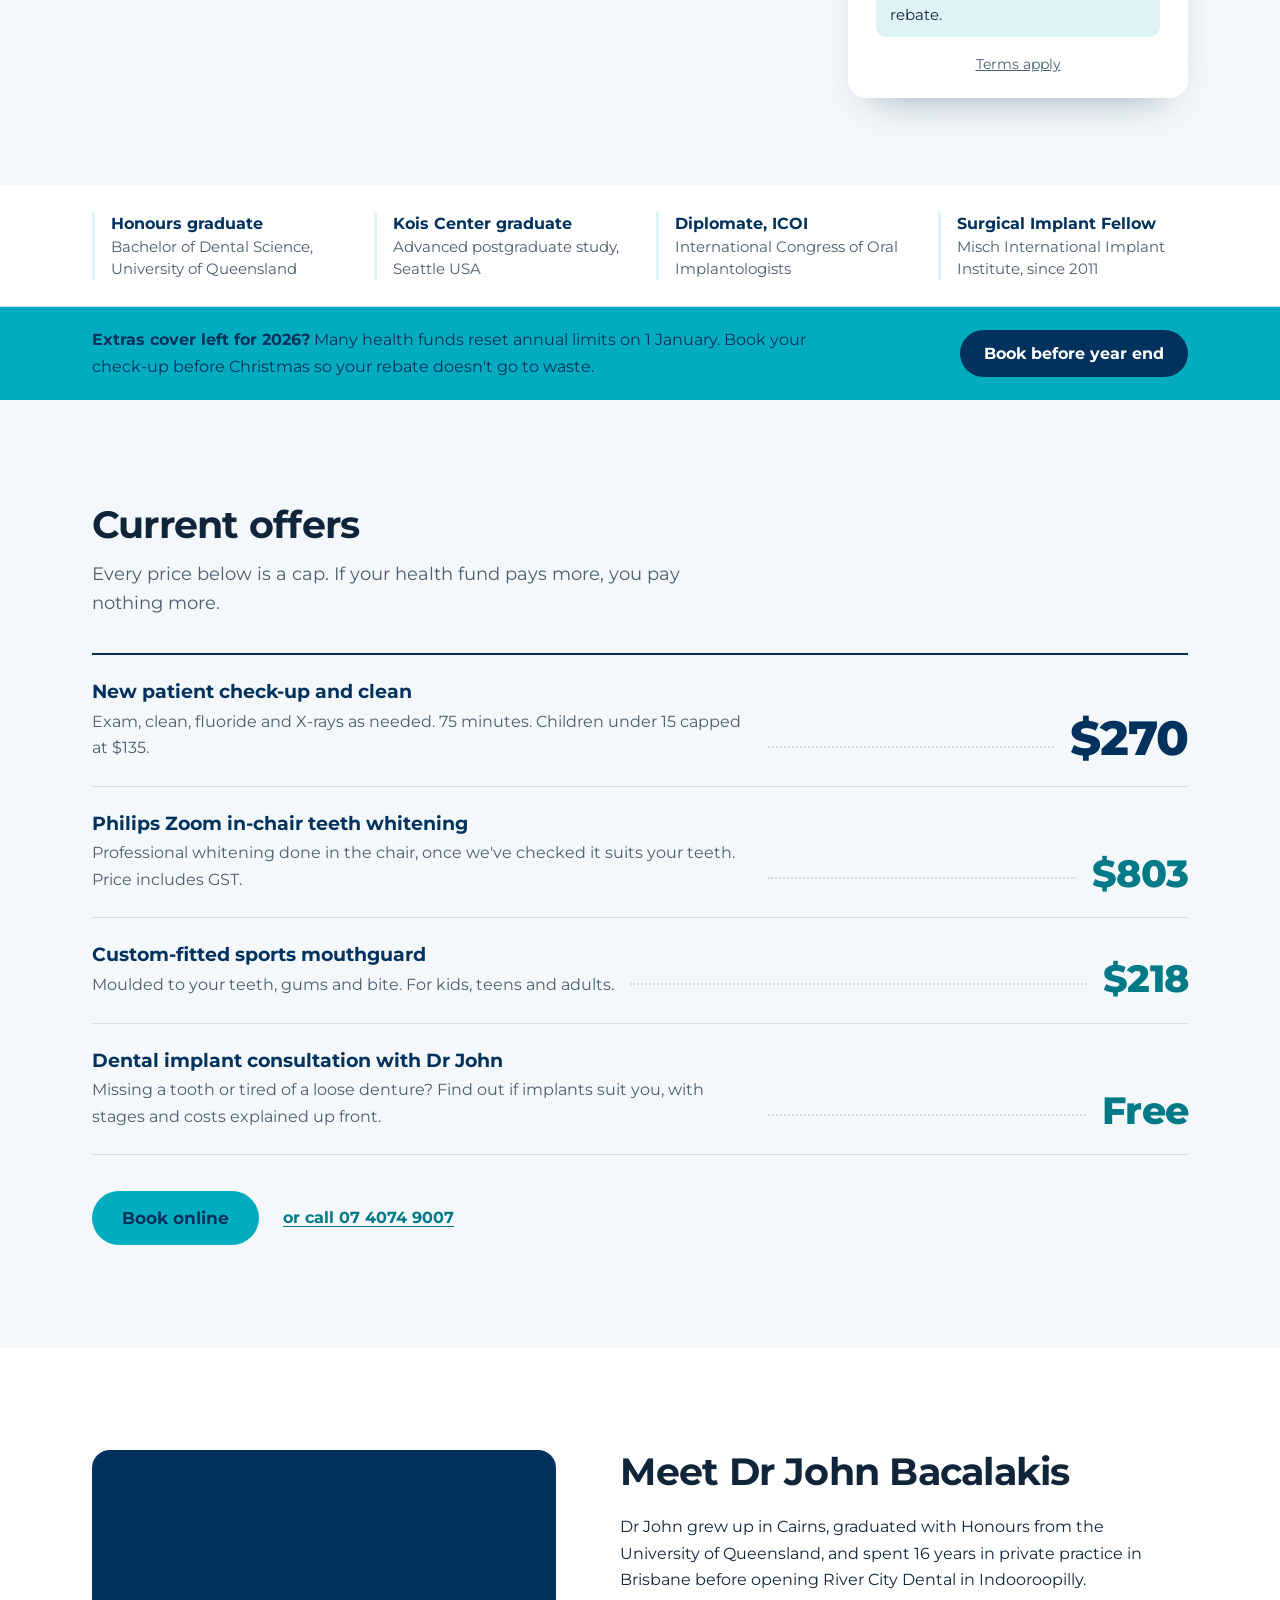
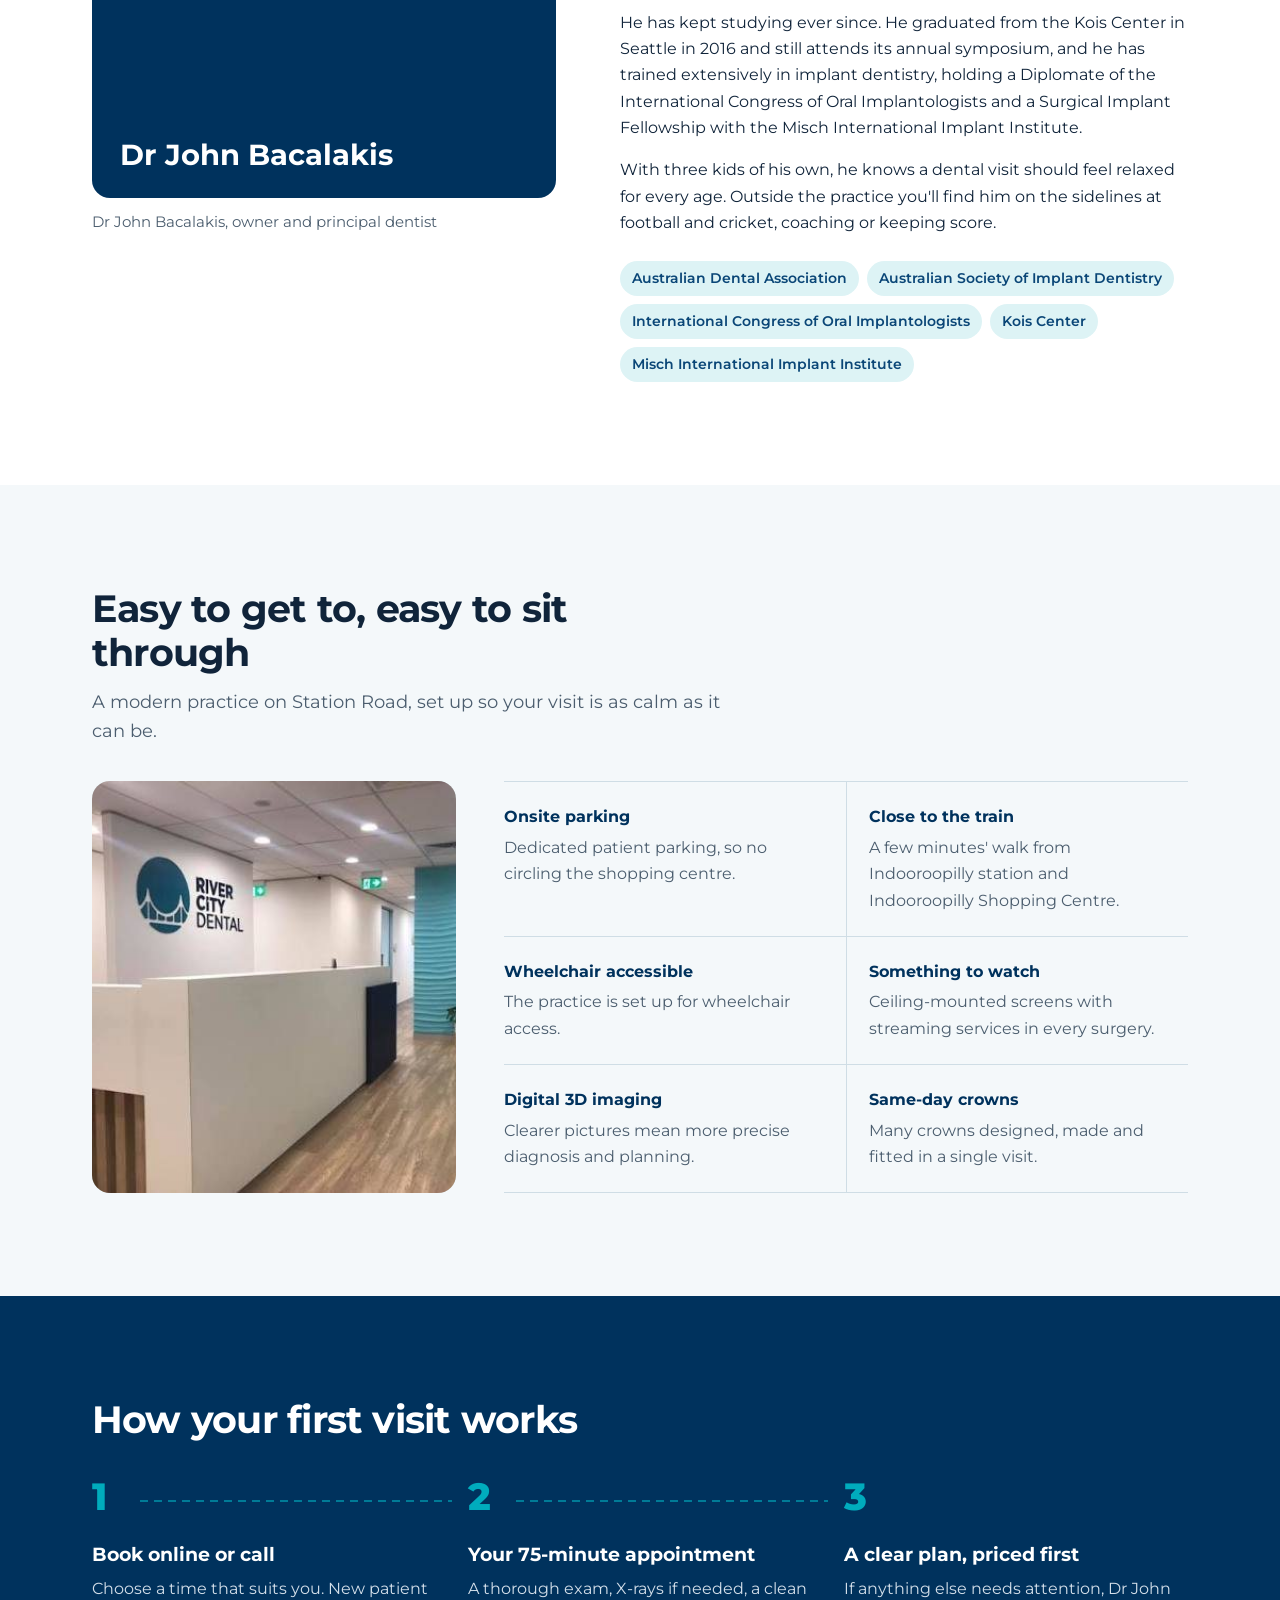
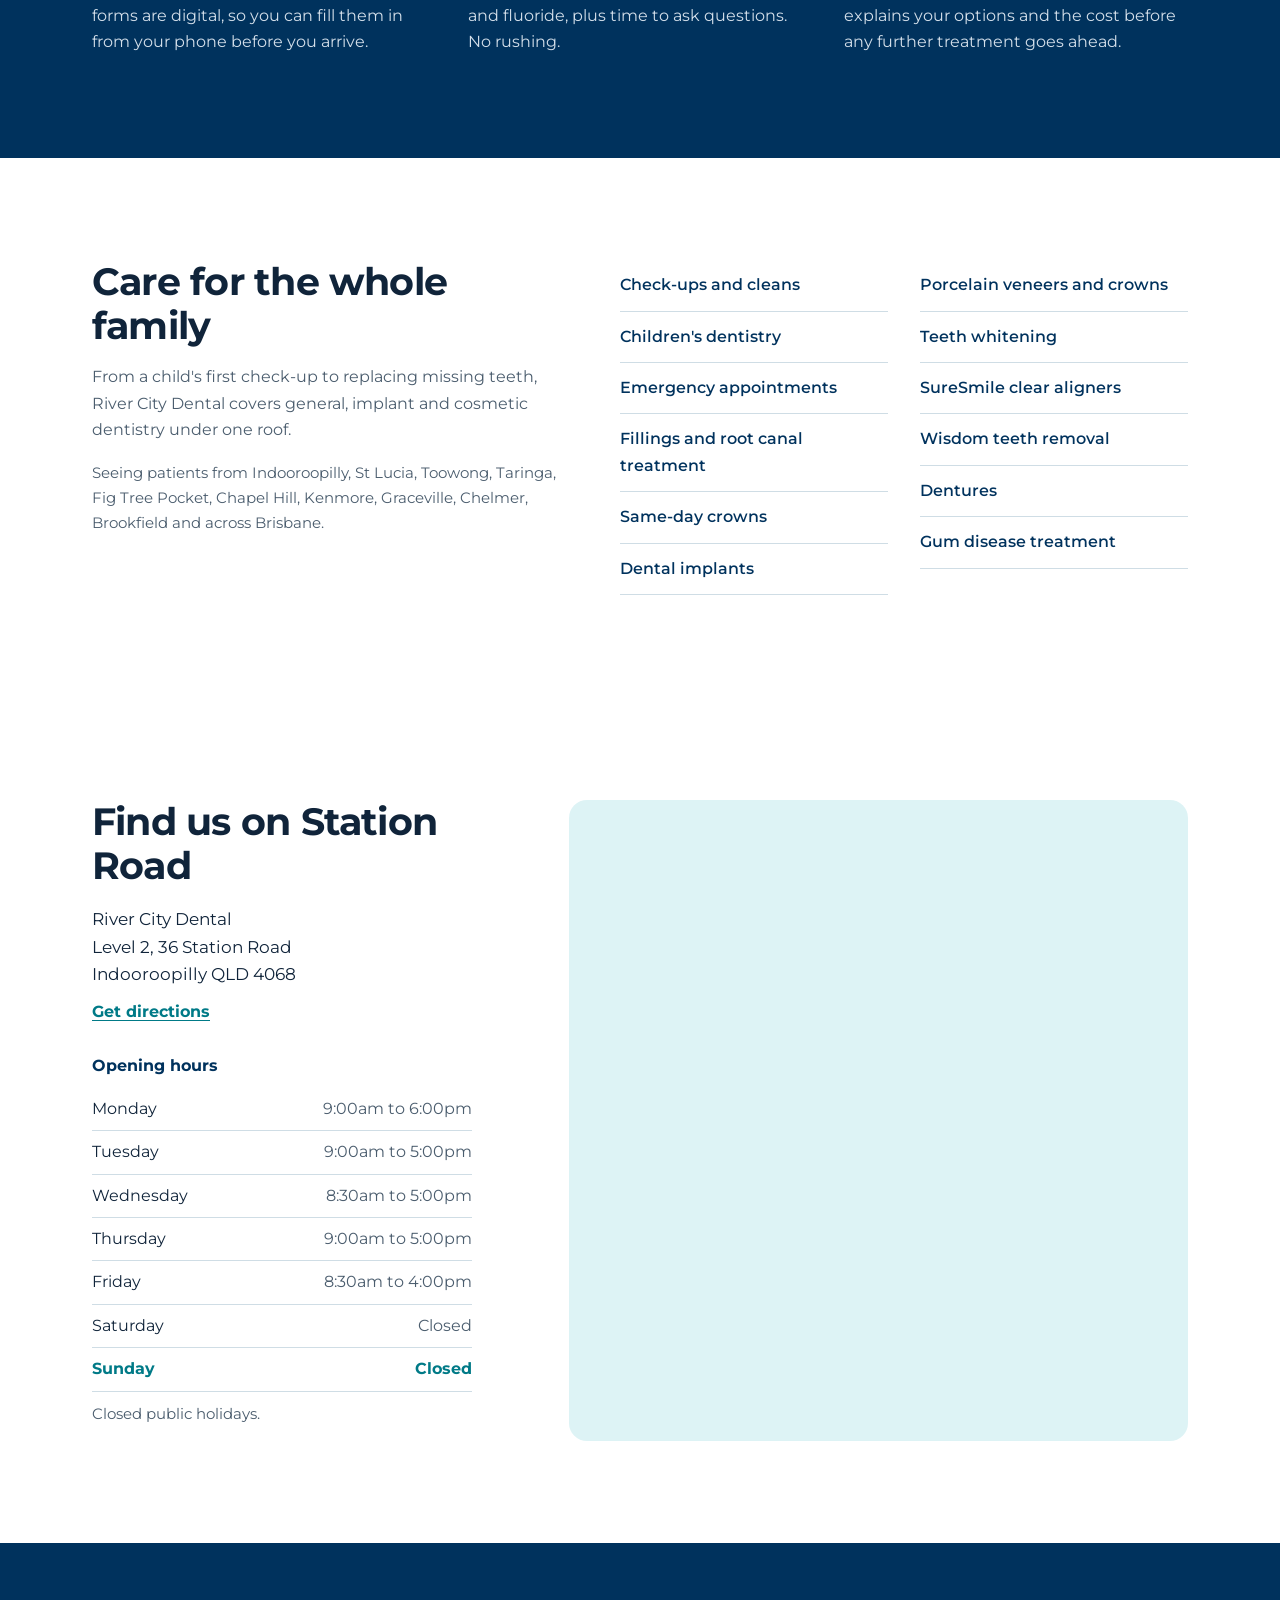
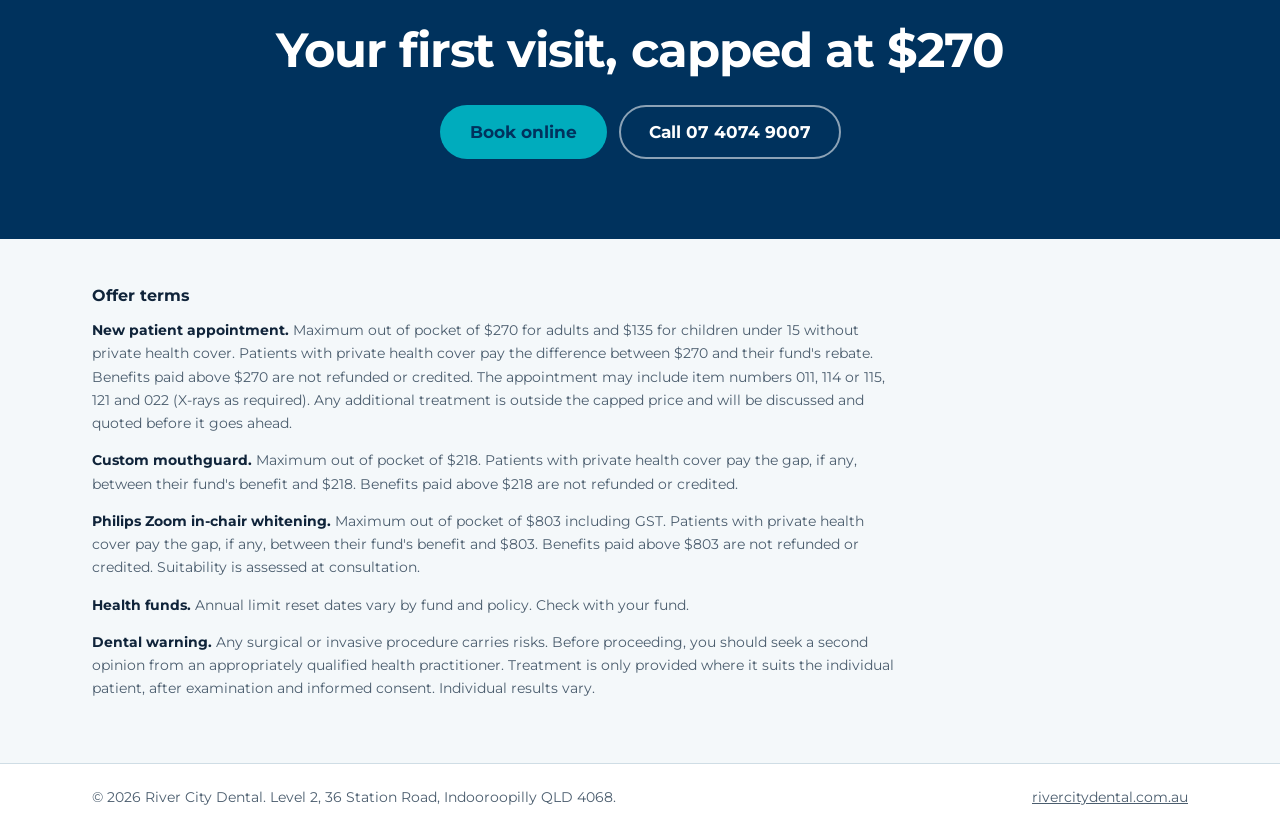
==== commit a9f63c1f: "Add files via upload" ====
--- a/index.html
+++ b/index.html
@@ -2,13 +2,21 @@
 <html lang="en-AU">
 <head>
   <meta charset="utf-8">
+  <!-- Google Tag Manager -->
+  <script async src="https://www.googletagmanager.com/gtm.js?id=GTM-KTX3MCDD"></script>
+  <script>
+    window.dataLayer = window.dataLayer || [];
+    function gtag(){dataLayer.push(arguments);}
+    gtag('js', new Date());
+  </script>
+  <!-- End Google Tag Manager -->
   <meta name="viewport" content="width=device-width, initial-scale=1">
   <title>Now Accepting New Patients | Dentist Indooroopilly | River City Dental</title>
   <meta name="description" content="New patients at River City Dental, Indooroopilly: a 75-minute check-up, clean, fluoride and X-rays capped at $270 with Dr John Bacalakis. Book online in a minute.">
   <meta name="robots" content="noindex, follow">
   <link rel="canonical" href="https://rivercitydental.com.au/">
   <meta property="og:title" content="New patient check-up and clean, capped at $270 | River City Dental">
-  <meta property="og:description" content="A full 75-minute first visit with Dr John Bacalakis in Indooroopilly. Book online or call (07) 3667 9595.">
+  <meta property="og:description" content="A full 75-minute first visit with Dr John Bacalakis in Indooroopilly. Book online or call 07 4074 9007.">
   <meta property="og:image" content="https://rivercitydental.com.au/wp-content/uploads/2020/02/River-City-Dental-Dentist-Brisbane-Home-Team-2.jpg">
   <meta property="og:type" content="website">
   <link rel="icon" href="https://rivercitydental.com.au/wp-content/uploads/2020/03/cropped-Favicon-270x270.png">
@@ -25,7 +33,7 @@
     "@type": "Dentist",
     "name": "River City Dental",
     "url": "https://rivercitydental.com.au/",
-    "telephone": "+61736679595",
+    "telephone": "+61740749007",
     "email": "info@rivercitydental.com.au",
     "image": "https://rivercitydental.com.au/wp-content/uploads/2020/02/River-City-Dental-Dentist-Brisbane-Home-Team-2.jpg",
     "address": {
@@ -75,9 +83,9 @@
       <span class="brand-text" hidden>River City Dental</span>
     </a>
     <div class="header-actions">
-      <a class="header-phone" href="tel:0736679595" data-track="call">
+      <a class="header-phone" href="tel:+61740749007" data-track="call">
         <svg aria-hidden="true" viewBox="0 0 24 24" width="18" height="18"><path fill="currentColor" d="M6.6 10.8a15.1 15.1 0 0 0 6.6 6.6l2.2-2.2c.3-.3.7-.4 1-.2 1.1.4 2.3.6 3.6.6.6 0 1 .4 1 1V20c0 .6-.4 1-1 1A17 17 0 0 1 3 4c0-.6.4-1 1-1h3.5c.6 0 1 .4 1 1 0 1.3.2 2.5.6 3.6.1.3 0 .7-.2 1l-2.3 2.2z"/></svg>
-        <span>(07) 3667 9595</span>
+        <span>07 4074 9007</span>
       </a>
       <a class="btn btn-primary btn-sm" href="#book" data-scroll>Book online</a>
     </div>
@@ -109,7 +117,7 @@
 
         <div class="hero-ctas">
           <a class="btn btn-primary btn-lg" href="#book" data-scroll>Book online</a>
-          <a class="btn btn-ghost btn-lg" href="tel:0736679595" data-track="call">Call (07) 3667 9595</a>
+          <a class="btn btn-ghost btn-lg" href="tel:+61740749007" data-track="call">Call 07 4074 9007</a>
         </div>
 
         <ul class="hero-facts">
@@ -129,7 +137,7 @@
           <h2 id="book-title">Book your appointment online</h2>
           <p>Choose <strong>New Patient Offer</strong> to book the $270 check-up and clean, then pick a time that suits you. We'll text you to confirm.</p>
         </div>
-        <p class="booking-call">Prefer to talk? <a href="tel:0736679595" data-track="call">(07) 3667 9595</a></p>
+        <p class="booking-call">Prefer to talk? <a href="tel:+61740749007" data-track="call">07 4074 9007</a></p>
       </div>
 
       <div class="booking-grid">
@@ -147,7 +155,7 @@
               </ol>
               <div class="booking-link-actions">
                 <a class="btn btn-primary btn-lg" href="https://www.corepractice.is/practices/rivercitydental/river-city-dental/" target="_blank" rel="noopener" data-track="book">See available times</a>
-                <a class="btn btn-ghost-dark btn-lg" href="tel:0736679595" data-track="call">Call (07) 3667 9595</a>
+                <a class="btn btn-ghost-dark btn-lg" href="tel:+61740749007" data-track="call">Call 07 4074 9007</a>
               </div>
             </div>
           </div>
@@ -245,7 +253,7 @@
 
       <div class="offers-cta">
         <a class="btn btn-primary btn-lg" href="#book" data-scroll>Book online</a>
-        <a class="link-strong" href="tel:0736679595" data-track="call">or call (07) 3667 9595</a>
+        <a class="link-strong" href="tel:+61740749007" data-track="call">or call 07 4074 9007</a>
       </div>
     </div>
   </section>
@@ -388,7 +396,7 @@
       <h2>Your first visit, capped at $270</h2>
       <div class="hero-ctas">
         <a class="btn btn-primary btn-lg" href="#book" data-scroll>Book online</a>
-        <a class="btn btn-ghost btn-lg" href="tel:0736679595" data-track="call">Call (07) 3667 9595</a>
+        <a class="btn btn-ghost btn-lg" href="tel:+61740749007" data-track="call">Call 07 4074 9007</a>
       </div>
     </div>
   </section>
@@ -416,7 +424,7 @@
 
 <!-- Mobile action bar -->
 <nav class="mobile-bar" aria-label="Quick actions">
-  <a href="tel:0736679595" data-track="call">Call now</a>
+  <a href="tel:+61740749007" data-track="call">Call now</a>
   <a class="is-primary" href="#book" data-scroll>Book online</a>
 </nav>
 
